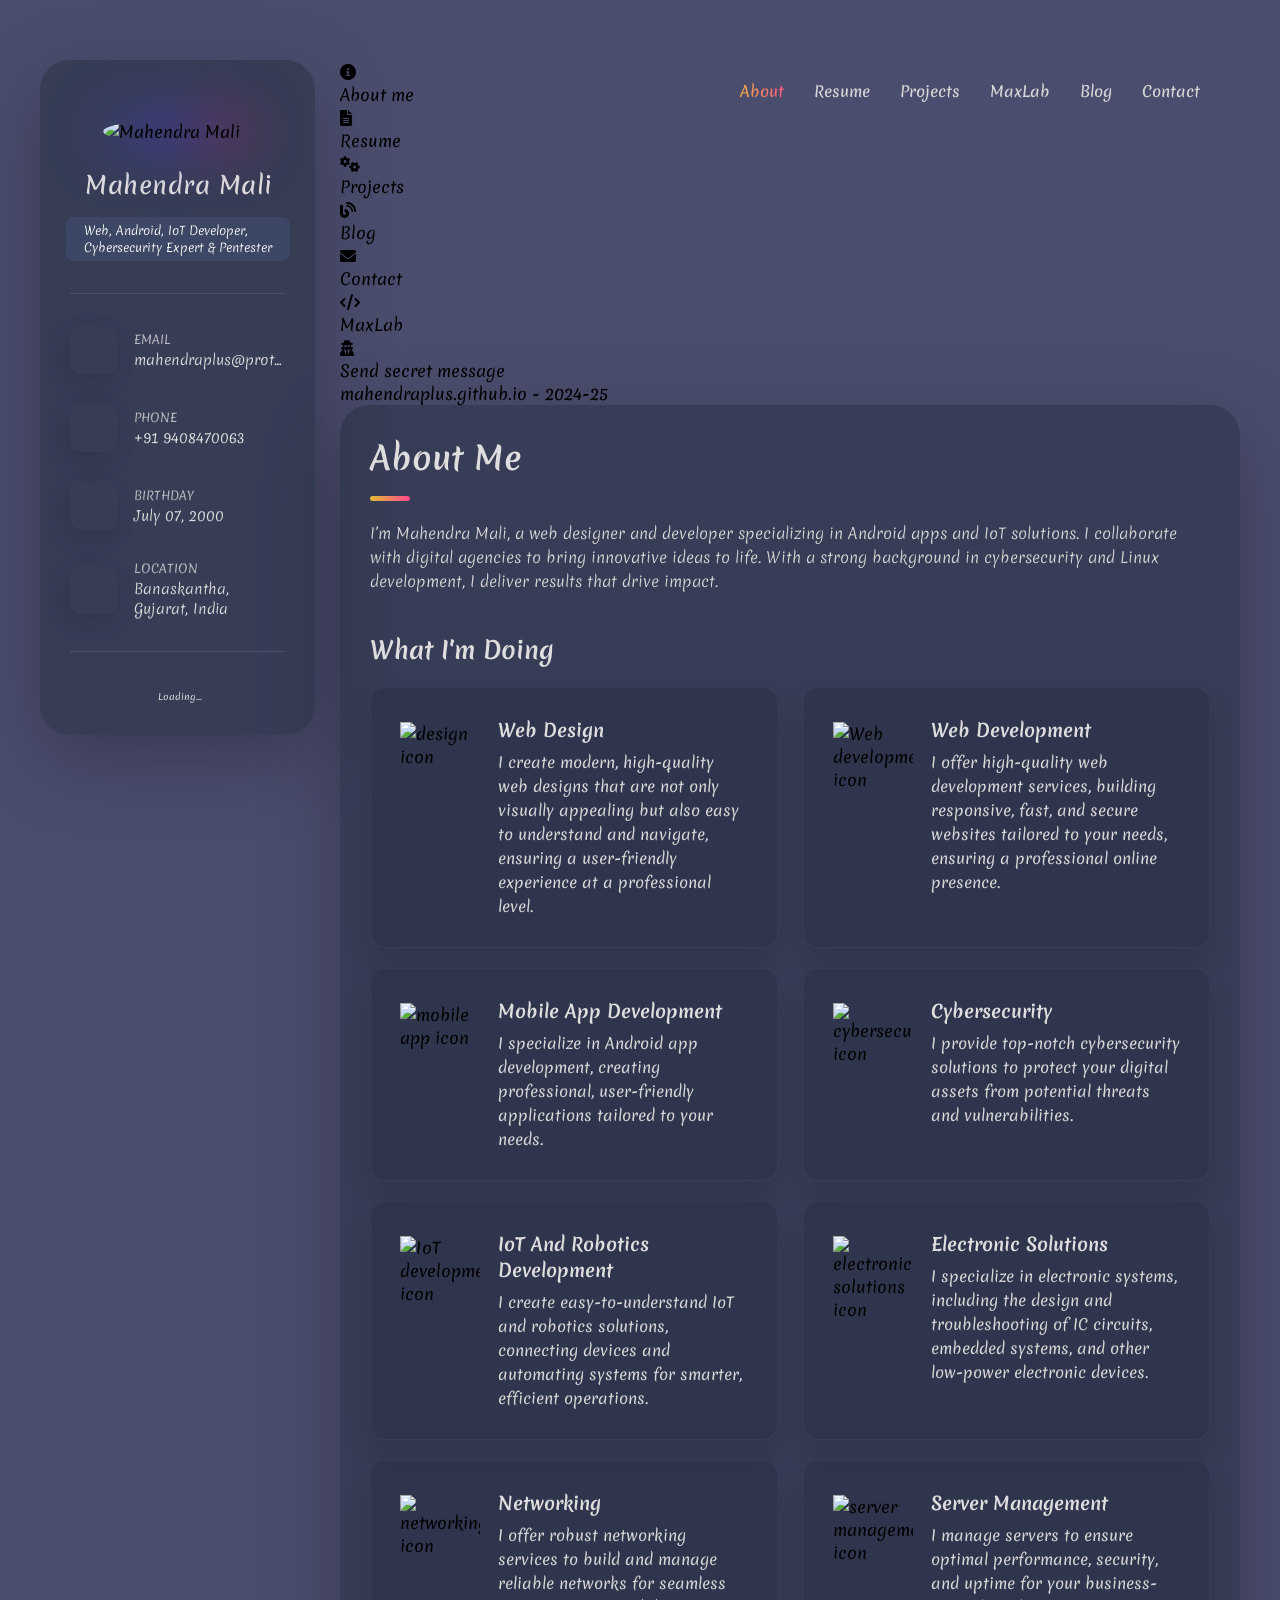
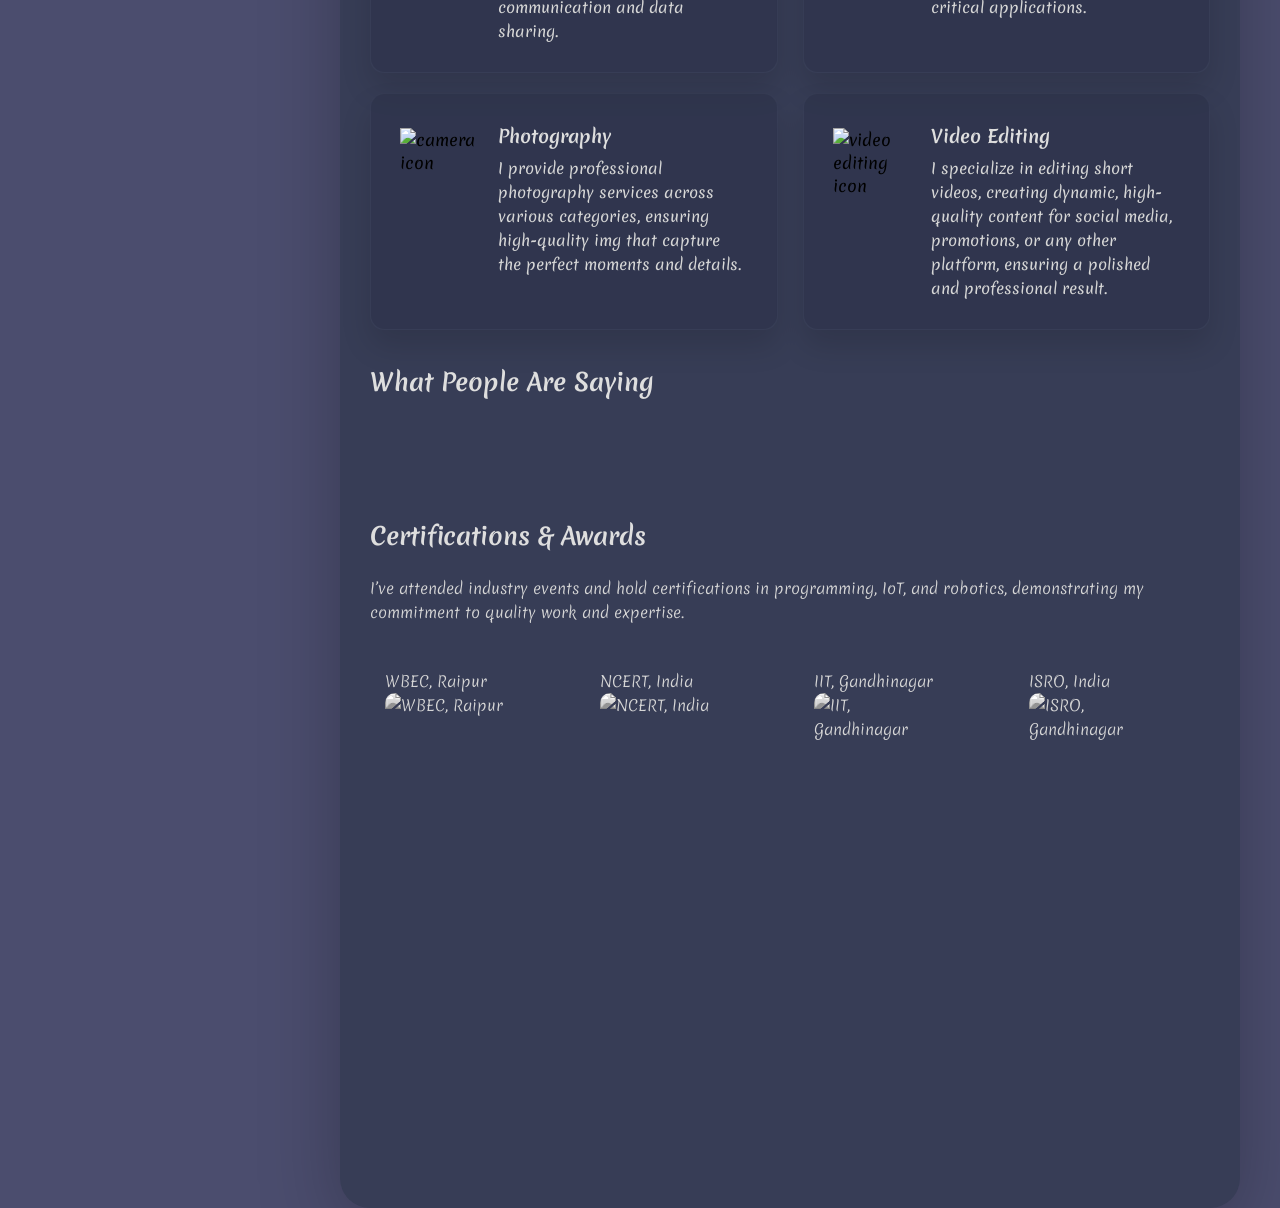
==== index.html @ 91b8af2e "added mtager by max" ====
<!DOCTYPE html>
<html lang="en">

<head>
  <!-- Character encoding -->
  <meta charset="UTF-8">

  <!-- Compatibility with Internet Explorer -->
  <meta http-equiv="X-UA-Compatible" content="IE=edge">

  <!-- Responsive design for mobile devices -->
  <meta name="viewport" content="width=device-width, initial-scale=1.0">

  <!-- Title for Search Engines -->
  <title>Mahendra Mali - Max | Portfolio & Projects</title>

  <!-- Meta Description for better indexing -->
  <meta name="description"
    content="Explore Mahendra Mali's portfolio in cybersecurity, web development, Android apps, and IoT—showcasing innovation and tech expertise.">

  <!-- Keywords (optional but can help with certain search engines) -->
  <meta name="keywords"
    content="Mahendra Mali, Max, portfolio, web developer, projects, blog, videos, GitHub, Twitter, Instagram, darktinnel config, termux, tremux monet, tacs, cybersecurity, Discord, AI, Machine Learning, Deep Learning, Web Development, JavaScript, React, Angular, Vue.js, Node.js, CSS, HTML, UX Design, Cloud Computing, Cybersecurity, DevOps, Digital Marketing, Data Science, Big Data, Blockchain, Cryptocurrency, NFT, Agile, Remote Work, Tech Trends, Startups, Mahendra Gahelot, B4Bomber, MaxFit, Maximum, Android, mahendraplus, Internet of Things (IoT), Progressive Web Apps (PWA), Microservices, Serverless Architecture, Git, CI/CD, Ethical Hacking, Augmented Reality (AR), Virtual Reality (VR), Flutter, Swift, Kotlin, Raspberry Pi, 5G, Quantum Computing, Chatbots, Edge Computing, SaaS, PaaS, DaaS, MLOps, Open Source, Cross-Platform Development">

  <!-- Canonical URL to prevent duplicate content -->
  <link rel="canonical" href="https://mahendraplus.github.io">

  <meta name="google-site-verification" content="mvCgleFdir-IgZsbHSp5ztz0bdTRC42Z3o5waBKg9Q4" />
  <script src="https://cdnjs.cloudflare.com/ajax/libs/lz-string/1.4.4/lz-string.min.js"></script>
  <script src="https://cdnjs.cloudflare.com/ajax/libs/crypto-js/4.1.1/crypto-js.js"></script>
  <script async src="https://www.googletagmanager.com/gtag/js?id=G-KDT1K708FZ"></script>
  <script>
    window.dataLayer = window.dataLayer || [];
    function gtag() { dataLayer.push(arguments); }
    gtag('js', new Date());

    gtag('config', 'G-KDT1K708FZ');
  </script>

  <meta name="msvalidate.01" content="535E0FEDCF46228026865AF30E99DA6B" />

  <!-- Open Graph for social media sharing (Facebook, LinkedIn) -->
  <meta property="og:type" content="website">
  <meta property="og:title" content="Mahendra Mali - Max | Portfolio & Projects">
  <meta name="og:escription"
    content="Explore Mahendra Mali's portfolio in cybersecurity, web development, Android apps, and IoT—showcasing innovation and tech expertise.">
  <meta property="og:url" content="https://mahendraplus.github.io">
  <meta property="og:image" content="https://mahendraplus.github.io/assets/img/og/og-max-01.png">
  <meta property="og:site_name" content="Mahendra Mali - Max">

  <!-- Twitter Card for better visibility on Twitter -->
  <meta name="twitter:card" content="summary_large_image">
  <meta name="twitter:title" content="Mahendra Mali - Max | Portfolio & Projects">
  <meta name="twitter:description"
    content="Explore Mahendra Mali's portfolio in cybersecurity, web development, Android apps, and IoT—showcasing innovation and tech expertise.">
  <meta name="twitter:image" content="https://mahendraplus.github.io/assets/img/og/og-max-01.png">
  <meta name="twitter:site" content="@mahendraplus">
  <meta name="twitter:creator" content="@mahendraplus">

  <!-- Meta Tags for Search Engine Crawlers -->
  <meta name="robots" content="index, follow">
  <meta name="googlebot" content="index, follow">

  <!-- Author of the website -->
  <meta name="author" content="Mahendra Mali">

  <!-- Link to standard favicon for browser tabs -->
  <link rel="icon" href="/favicon.ico" type="image/x-icon">

  <!-- Shortcut icon (alternative for older browsers) -->
  <link rel="shortcut icon" href="assets/img/logo/icon-64x64.png" type="image/x-icon">

  <!-- Additional PNG icons for various platforms -->
  <link rel="icon" href="assets/img/logo/icon-32x32.png" sizes="32x32" type="image/png">
  <link rel="icon" href="assets/img/logo/icon-64x64.png" sizes="64x64" type="image/png">
  <link rel="icon" href="assets/img/logo/icon-192x192.png" sizes="192x192" type="image/png">
  <link rel="icon" href="assets/img/logo/icon-256x256.png" sizes="256x256" type="image/png">
  <link rel="icon" href="assets/img/logo/icon-384x384.png" sizes="384x384" type="image/png">
  <link rel="icon" href="assets/img/logo/icon-512x512.png" sizes="512x512" type="image/png">

  <!-- Apple Touch Icon for iOS devices (iPhones, iPads) -->
  <link rel="apple-touch-icon" href="assets/img/logo/apple-touch-icon.png" sizes="180x180">

  <!-- Manifest file for Progressive Web Apps (PWA) -->
  <link rel="manifest" href="assets/json/pwa-web.json">

  <!-- Microsoft Tile Icons (for Windows) -->
  <meta name="msapplication-TileImage" content="assets/img/logo/icon-144x144.png">
  <meta name="msapplication-TileColor" content="#536281">

  <!-- Safari Pinned Tab Icon (for macOS and iOS Safari) -->
  <link rel="mask-icon" href="assets/img/logo/safari-pinned-tab.svg" color="#536281">

  <!-- Additional social media profile links (for SEO and link verification) -->
  <link rel="me" href="https://github.com/mahendraplus">
  <link rel="me" href="https://twitter.com/mahendraplus">
  <link rel="me" href="https://www.instagram.com/mahi_gahelot">
  <link rel="me" href="https://t.me/mahendraplus">
  <link rel="me" href="https://discord.com/users/mahendraplus">

  <!-- Theme color for browsers and mobile devices -->
  <meta name="theme-color" content="#536281">

  <!-- Apple-specific settings -->
  <meta name="apple-mobile-web-app-capable" content="yes">
  <meta name="apple-mobile-web-app-status-bar-style" content="black-translucent">
  <meta name="apple-mobile-web-app-title" content="MaxSite">

  <!-- Windows-specific settings -->
  <meta name="msapplication-TileColor" content="#536281">
  <meta name="msapplication-TileImage" content="assets/img/logo/icon-144x144.png">

  <!-- PWA manifest (for Android and Progressive Web Apps) -->
  <link rel="manifest" href="assets/json/pwa-android.json">

  <!-- Safari Pinned Tab (for macOS and iOS Safari) -->
  <link rel="mask-icon" href="assets/img/logo/safari-pinned-tab.svg" color="#536281">

  <!--Main CSS -->
  <link rel="stylesheet" href="./assets/css/style.css">
  <link rel="stylesheet" href="./assets/css/menu.css">
  <link rel="stylesheet" href="./assets/css/testimonials.css">

  <link href="https://cdnjs.cloudflare.com/ajax/libs/font-awesome/6.0.0-beta3/css/all.min.css" rel="stylesheet">

  <!--------------------------GFONT----------------------------------->
  <link rel="preconnect" href="https://fonts.googleapis.com">
  <link rel="preconnect" href="https://fonts.gstatic.com" crossorigin>
  <link
    href="https://fonts.googleapis.com/css2?family=Arima:wght@100..700&family=Exo:ital,wght@0,100..900;1,100..900&family=Merienda:wght@300..900&display=swap"
    rel="stylesheet">
  <!---------------------------------------------------->



  <!------SCHE------>
  <script type="application/ld+json">
      {
        "@context": "https://schema.org",
        "@type": "Person",
        "name": "Mahendra Mali",
        "url": "https://mahendraplus.github.io",
        "image": "https://mahendraplus.github.io/assets/img/max/Mahendra-Mali-14.png",
        "email": "mahendraplus@proton.me",
        "birthDate": "2000-07-07",
        "address": {
          "@type": "PostalAddress",
          "addressLocality": "Banaskantha",
          "addressRegion": "Gujarat",
          "addressCountry": "India"
        },
        "sameAs": [
          "https://github.com/mahendraplus",
          "https://www.linkedin.com/in/mahendra-mali",
          "https://mahendraplus.github.io/maxfit/",
          "https://mahendraplus.github.io/MAXTER/",
          "https://mahendraplus.github.io/B4Bomber/"
        ],
        "jobTitle": "Cybersecurity Expert, Web Developer, Android Developer",
        "alumniOf": {
          "@type": "CollegeOrUniversity",
          "name": "Sankalchand Patel University"
        },
        "worksFor": {
          "@type": "Organization",
          "name": "MaxFit Gym Application"
        },
        "description": "Mahendra Mali is a web, Android, and IoT developer with expertise in cybersecurity and pentesting, based in Banaskantha, Gujarat. Offering services in web design, app development, and cybersecurity solutions.",
        "knowsAbout": [
          "Cybersecurity",
          "Web Development",
          "Android Development",
          "IoT",
          "Pentesting",
          "Server Management"
        ],
        "hasOccupation": {
          "@type": "Occupation",
          "name": "Web Developer",
          "description": "Specializes in creating and maintaining websites, web applications, and providing cybersecurity services."
        },
        "mainEntityOfPage": {
          "@type": "WebPage",
          "@id": "https://mahendraplus.github.io"
        }
      }
      </script>

</head>

<body>
  <!---- <div class="video-bg">
    <video width="320" height="240" autoplay loop muted>
     <source src="/assets/img/Backgrounds/background.mp4" type="video/mp4">
   </video>
   </div>-->

  <main>

    <aside class="sidebar" data-sidebar>

      <div class="sidebar-info">

        <figure class="avatar-box">
          <img src="./assets/gif/Mahendra-Mali.gif" alt="Mahendra Mali" width="80">
        </figure>

        <div class="info-content">
          <h1 class="name" title="Mahendra Mali">Mahendra Mali</h1>

          <p class="title">Web, Android, IoT Developer, <br>
            Cybersecurity Expert & Pentester</p>
        </div>

        <button class="info_more-btn" data-sidebar-btn>
          <span>Show about</span>

          <ion-icon name="chevron-down"></ion-icon>
        </button>

      </div>

      <div class="sidebar-info_more">

        <div class="separator"></div>

        <ul class="contacts-list">

          <li class="contact-item">

            <div class="icon-box">
              <ion-icon name="mail-outline"></ion-icon>
            </div>

            <div class="contact-info">
              <p class="contact-title">Email</p>
              <a href="mailto: mahendraplus@proton.me" class="contact-link">mahendraplus@proton.me</a>
            </div>

          </li>

          <li class="contact-item">

            <div class="icon-box">
              <ion-icon name="phone-portrait-outline"></ion-icon>
            </div>

            <div class="contact-info">
              <p class="contact-title">Phone</p>

              <a href="tel:+919408470063" class="contact-link">+91
                9408470063</a>
            </div>

          </li>

          <li class="contact-item">

            <div class="icon-box">
              <ion-icon name="calendar-outline"></ion-icon>
            </div>

            <div class="contact-info">
              <p class="contact-title">Birthday</p>

              <time datetime="2000-07-07">July 07, 2000</time>
            </div>

          </li>

          <li class="contact-item">

            <div class="icon-box">
              <ion-icon name="location-outline"></ion-icon>
            </div>

            <div class="contact-info">
              <p class="contact-title">Location</p>

              <address>Banaskantha, Gujarat, India</address>
            </div>

          </li>

        </ul>

        <div class="separator"></div>

        <ul class="social-list">

          <li class="social-item">
            <a href="https://github.com/mahendraplus" class="social-link" target="_blank">
              <ion-icon name="logo-github"></ion-icon>
            </a>
          </li>

          <li class="social-item">
            <a href="https://twitter.com/mahendraplus" class="social-link" target="_blank">
              <ion-icon name="logo-twitter"></ion-icon>
            </a>
          </li>

          <li class="social-item">
            <a href="https://www.instagram.com/m4u.xt" class="social-link" target="_blank">
              <ion-icon name="logo-instagram"></ion-icon>
            </a>
          </li>

          <li class="social-item">
            <a href="https://t.me/mahendraplus" class="social-link" target="_blank">
              <ion-icon name="paper-plane-outline"></ion-icon>
            </a>
          </li>

          <li class="social-item">
            <a href="https://discord.com/users/m4u.xt" class="social-link" target="_blank">
              <ion-icon name="logo-discord"></ion-icon>
            </a>
          </li>
        </ul>
        <div class="social-list visitor-count">Loading...</div>
      </div>
    </aside>
    <div class="main-content">

      <div class="nav-cdpn">

        <nav class="cdpn-mobile-menu js-cdpn-mobile-menu">
          <div id="cdpn-mobile-menu" class="cdpn-mobile-menu__container">
            <ul onclick="max();" class="cdpn-mobile-menu__list ra-list">

              <li>
                <i class="fas fa-info-circle"></i>
               <button onclick="window.location.href='https://mahendraplus.github.io/?p=about'">About me</button>
              </li>

              <li>
                <i class="fas fa-file-alt"></i>
                <button data-nav-link>Resume</button>
              </li>

              <li>
                <i class="fas fa-cogs"></i>
                <button data-nav-link>Projects</button>
              </li>

              <li>
                <i class="fas fa-blog"></i>
                <button data-nav-link>Blog</button>
              </li>

              <li>
                <i class="fas fa-envelope"></i>
                <button data-nav-link>Contact</button>
              </li>

               <li>
                <i class="fa-solid fa-code"></i>
                <button onclick="window.location.href='https://mahendraplus.github.io/maxlab'">MaxLab</button>
              </li>

               <li>
                <i class="fa-solid fa-user-secret"></i>
                <button onclick="window.location.href='https://mahendraplus.github.io/?p=2'">Send secret message</button>
              </li>

               
              
              <p>mahendraplus.github.io - 2024-25</p>
            </ul>

          </div>

          
          <button class="cdpn-mobile-menu__toggle js-cdpn-mobile-menu__toggle uia-control ra-button" type="button"
            aria-controls="cdpn-mobile-menu" data-uia-hamburger-skin="2">
            <span class="uia-control__group">
              <span class="cdpn-mobile-menu__hamburger uia-control__icon uia-hamburger">
                <span class="uia-hamburger__group">
                  <span class="uia-hamburger__label">
                    <span class="js-cdpn-mobile-menu__toggle-hint ha-screen-reader"></span>
                  </span>
                </span>
              </span>
            </span>
          </button>
        </nav>
      </div>
      <nav class="navbar">

        <ul class="navbar-list">

          <li class="navbar-item">

            <button class="navbar-link  active" data-nav-link>About</button>
          </li>

          <li class="navbar-item">
            <button class="navbar-link" data-nav-link>Resume</button>
          </li>

          <li class="navbar-item">
            <button class="navbar-link" data-nav-link>Projects</button>
          </li>
          <li class="navbar-item">
            <button class="navbar-link"
              onclick="window.location.href='https://mahendraplus.github.io/maxlab/'">MaxLab</button>
          </li>

          <li class="navbar-item">
            <button class="navbar-link" data-nav-link>Blog</button>
          </li>

          <li class="navbar-item">
            <button class="navbar-link" data-nav-link>Contact</button>
          </li>

        </ul>

      </nav>

      <article class="about  active" data-page="about">

        <header>
          <h2 class="h2 article-title">About me</h2>
        </header>

        <section class="about-text">
          <p>I’m Mahendra Mali, a web designer and developer specializing in
            Android apps and IoT solutions. I
            collaborate with digital agencies to bring innovative ideas to
            life. With a strong background in
            cybersecurity and Linux development, I deliver results that drive
            impact.</p>

        </section>

        <section class="service">

          <h3 class="h3 service-title">What i'm doing</h3>

          <ul class="service-list">

            <li class="service-item">

              <div class="service-icon-box">
                <img src="./assets/img/icons/design.png" alt="design icon" width="80">
              </div>

              <div class="service-content-box">
                <h4 class="h4 service-item-title">Web Design</h4>

                <p class="service-item-text">
                  I create modern, high-quality web designs that are not only
                  visually appealing but also easy to
                  understand and navigate, ensuring a user-friendly experience
                  at a professional level.
                </p>
              </div>

            </li>

            <li class="service-item">

              <div class="service-icon-box">
                <img src="./assets/img/icons/web.png" alt="Web development icon" width="80">
              </div>

              <div class="service-content-box">
                <h4 class="h4 service-item-title">Web Development</h4>

                <p class="service-item-text">
                  I offer high-quality web development services, building
                  responsive, fast, and secure websites tailored
                  to your needs, ensuring a professional online presence.
                </p>
              </div>

            </li>

            <li class="service-item">

              <div class="service-icon-box">
                <img src="./assets/img/icons/mobile.png" alt="mobile app icon" width="80">
              </div>

              <div class="service-content-box">
                <h4 class="h4 service-item-title">Mobile App Development</h4>

                <p class="service-item-text">
                  I specialize in Android app development, creating
                  professional, user-friendly applications tailored to
                  your needs.
                </p>
              </div>

            </li>

            <li class="service-item">

              <div class="service-icon-box">
                <img src="./assets/img/icons/cybersecurity.png" alt="cybersecurity icon" width="80">
              </div>

              <div class="service-content-box">
                <h4 class="h4 service-item-title">Cybersecurity</h4>

                <p class="service-item-text">
                  I provide top-notch cybersecurity solutions to protect your
                  digital assets from potential threats and
                  vulnerabilities.
                </p>
              </div>

            </li>

            <li class="service-item">

              <div class="service-icon-box">
                <img src="./assets/img/icons/iot.png" alt="IoT development icon" width="80">
              </div>

              <div class="service-content-box">
                <h4 class="h4 service-item-title">IoT and Robotics
                  Development</h4>

                <p class="service-item-text">
                  I create easy-to-understand IoT and robotics solutions,
                  connecting devices and automating systems for
                  smarter, efficient operations.
                </p>
              </div>

            </li>

            <li class="service-item">

              <div class="service-icon-box">
                <img src="./assets/img/icons/electronic-solution.png" alt="electronic solutions icon" width="80">
              </div>

              <div class="service-content-box">
                <h4 class="h4 service-item-title">Electronic Solutions</h4>

                <p class="service-item-text">
                  I specialize in electronic systems, including the design and
                  troubleshooting of IC circuits, embedded
                  systems, and other low-power electronic devices.
                </p>
              </div>

            </li>

            <li class="service-item">

              <div class="service-icon-box">
                <img src="./assets/img/icons/networking.png" alt="networking icon" width="80">
              </div>

              <div class="service-content-box">
                <h4 class="h4 service-item-title">Networking</h4>

                <p class="service-item-text">
                  I offer robust networking services to build and manage
                  reliable networks for seamless communication
                  and data sharing.
                </p>
              </div>

            </li>

            <li class="service-item">

              <div class="service-icon-box">
                <img src="./assets/img/icons/server-management.png" alt="server management icon" width="80">
              </div>

              <div class="service-content-box">
                <h4 class="h4 service-item-title">Server Management</h4>

                <p class="service-item-text">
                  I manage servers to ensure optimal performance, security,
                  and uptime for your business-critical
                  applications.
                </p>
              </div>

            </li>

            <li class="service-item">

              <div class="service-icon-box">
                <img src="./assets/img/icons/camera.png" alt="camera icon" width="80">
              </div>

              <div class="service-content-box">
                <h4 class="h4 service-item-title">Photography</h4>

                <p class="service-item-text">
                  I provide professional photography services across various
                  categories, ensuring high-quality img
                  that capture the perfect moments and details.
                </p>
              </div>

            </li>

            <li class="service-item">

              <div class="service-icon-box">
                <img src="./assets/img/icons/video-editing.png" alt="video editing icon" width="80">
              </div>

              <div class="service-content-box">
                <h4 class="h4 service-item-title">Video Editing</h4>

                <p class="service-item-text">
                  I specialize in editing short videos, creating dynamic,
                  high-quality content for social media,
                  promotions, or any other platform, ensuring a polished and
                  professional result.
                </p>
              </div>

            </li>

          </ul>

        </section>

        <section class="testimonials">
          <h3 class="h3 testimonials-title">What People Are Saying</h3>
          <ul class="testimonials-list has-scrollbar" id="testimonials-list">
            <!-- Testimonials -->
          </ul>
        </section>

        <div class="modal-container" data-modal-container>

          <div class="overlay" data-overlay></div>

          <section class="testimonials-modal">

            <button class="modal-close-btn" data-modal-close-btn>
              <ion-icon name="close-outline"></ion-icon>
            </button>

            <div class="modal-img-wrapper">
              <figure class="modal-avatar-box">
                <div data-modal-img>
              </figure>

            </div>

            <div class="modal-content">

              <h4 class="h3 modal-title" data-modal-title></h4>

              <time></time>

              <div data-modal-text>
                <p>
                </p>
              </div>

            </div>

          </section>

        </div>

        <section class="clients">
          <h3 class="h3 clients-title">Certifications & Awards</h3><br />
          <p class="testimonials-text">
            I’ve attended industry events and hold certifications in
            programming, IoT, and robotics, demonstrating my
            commitment to quality work and expertise.
          </p>
          <ul class="clients-list has-scrollbar">
            <li class="clients-item">
              <div data-testimonials-item>
                <img class="crt" alt="WBEC, Raipur" data-testimonials-avatar>
                <h5 class="testimonials-text" data-testimonials-title>WBEC,
                  Raipur</h5>
                <div class="testimonials-text" data-testimonials-text>
                  <img class="cli-img" src="./assets/img/Certifications/c1.jpg" alt="WBEC, Raipur">

                </div>
              </div>
            </li>
            <li class="clients-item">
              <div data-testimonials-item>
                <img class="crt" alt="NCERT, India" data-testimonials-avatar>
                <h5 class="testimonials-text" data-testimonials-title>NCERT,
                  India</h5>
                <div class="testimonials-text" data-testimonials-text>
                  <img class="cli-img" src="./assets/img/Certifications/c2.jpg" alt="NCERT, India">
                </div>
              </div>
            </li>
            <li class="clients-item">
              <div data-testimonials-item>
                <img class="crt" alt="IIT, Gandhinagar" data-testimonials-avatar>
                <h5 class="testimonials-text" data-testimonials-title>IIT,
                  Gandhinagar</h5>
                <div class="testimonials-text" data-testimonials-text>
                  <img class="cli-img" src="./assets/img/Certifications/c3.jpg" alt="IIT, Gandhinagar">
                </div>
              </div>
            </li>
            <li class="clients-item">
              <div data-testimonials-item>
                <img class="crt" alt="ISRO, Gandhinagar" data-testimonials-avatar>
                <h5 class="testimonials-text" data-testimonials-title>ISRO,
                  India</h5>
                <div class="testimonials-text" data-testimonials-text>
                  <img class="cli-img" src="./assets/img/Certifications/c4.jpg" alt="ISRO, Gandhinagar">
                </div>
              </div>
            </li>
            <li class="clients-item">
              <div data-testimonials-item>
                <img class="crt" alt="SIES, Mumbai" data-testimonials-avatar>
                <h5 class="testimonials-text" data-testimonials-title>SIES,
                  Mumbai</h5>
                <div class="testimonials-text" data-testimonials-text>
                  <img class="cli-img" src="./assets/img/Certifications/c5.jpg" alt="SIES, Mumbai">
                </div>
              </div>
            </li>
            <li class="clients-item">
              <div data-testimonials-item>
                <img class="crt" alt="SSAGI, Indore" data-testimonials-avatar>
                <h5 class="testimonials-text" data-testimonials-title>SSAGI,
                  Indore</h5>
                <div class="testimonials-text" data-testimonials-text>
                  <img class="cli-img" src="./assets/img/Certifications/c6.jpg" alt="SSAGI, Indore">
                </div>
              </div>
            </li>
          </ul>
        </section>
      </article>

      <article class="resume" data-page="resume">
        <header>
          <h2 class="h2 article-title">Resume</h2>
        </header>

        <section class="timeline">

          <div class="title-wrapper">
            <div class="icon-box">
              <ion-icon name="book-outline"></ion-icon>
            </div>

            <h3 class="h3">Academic Journey</h3>
          </div>

          <ol class="timeline-list">

            <li class="timeline-item">
              <h4 class="h4 timeline-item-title">Master of Computer
                Applications (MCA)</h4>
              <span>September 2024 — Ongoing</span>
              <p class="timeline-text">
                Currently pursuing my MCA at Sankalchand Patel University
                (SPU), focusing on advanced computer science
                concepts and applications.
              </p>
            </li>

            <li class="timeline-item">
              <h4 class="h4 timeline-item-title">Bachelor of Computer
                Applications (BCA)</h4>
              <span>February 2022 — March 2024</span>
              <p class="timeline-text">
                Completed my BCA from Hemchandracharya North Gujarat
                University, with a focus on software development,
                IoT, and programming.
              </p>
            </li>

            <li class="timeline-item">
              <h4 class="h4 timeline-item-title">12th Grade (Science Stream,
                Mathematics)</h4>
              <span>March 2018 — July 2021</span>
              <p class="timeline-text">
                Completed 12th grade in the science stream with mathematics,
                scoring 336 out of 650, achieving a
                percentage of 51.69%.
              </p>
            </li>

            <li class="timeline-item">
              <h4 class="h4 timeline-item-title">10th Grade (Gujarat
                Secondary and Higher Secondary Education Board)
              </h4>
              <span>March 2016 — March 2017</span>
              <p class="timeline-text">
                Passed 10th grade with 440 out of 600 marks, achieving a
                percentile rank of 92.37%.
              </p>
            </li>

          </ol>

        </section>

        <section class="timeline">

          <div class="title-wrapper">
            <div class="icon-box">
              <ion-icon name="book-outline"></ion-icon>
            </div>

            <h3 class="h3">Skillset and Experience</h3>
          </div>

          <ol class="timeline-list">
            <li class="timeline-item">
              <h4 class="h4 timeline-item-title">CEO and Co-Founder</h4>
              <span>MaxFit Gym Application, Mehsana, Gujarat, 2023 —
                2024</span>
              <p class="timeline-text">
                Co-founded and led the development of the MaxFit Gym
                application, focusing on enhancing user experience
                and integrating innovative features for gym management.
              </p>
            </li>

            <li class="timeline-item">
              <h4 class="h4 timeline-item-title">Server Management</h4>
              <span>Gujarat Sachivalay Gandhinagar, 2022 — 2023</span>
              <p class="timeline-text">
                Managed server operations, ensuring system stability and
                security, while supporting various digital
                projects within the central government framework.
              </p>
            </li>

            <li class="timeline-item">
              <h4 class="h4 timeline-item-title">Web Design and Office
                Assistant</h4>
              <span>2018 — 2019</span>
              <p class="timeline-text">
                Handled web design tasks and administrative duties at the
                central government office of RDSDE
                Gandhinagar, contributing to digital projects and
                streamlining office processes.
              </p>
            </li>
          </ol>

        </section>

        <section class="skill">

          <h3 class="h3 skills-title">Expertise Levels in Percentages</h3>

          <ul class="skills-list content-card">

            <li class="skills-item">
              <div class="title-wrapper">
                <h5 class="h5">Python</h5>
                <data value="85">85%</data>
              </div>
              <div class="skill-progress-bg">
                <div class="skill-progress-fill" style="width: 85%;"></div>
              </div>
            </li>

            <li class="skills-item">
              <div class="title-wrapper">
                <h5 class="h5">JavaScript</h5>
                <data value="80">80%</data>
              </div>
              <div class="skill-progress-bg">
                <div class="skill-progress-fill" style="width: 80%;"></div>
              </div>
            </li>

            <li class="skills-item">
              <div class="title-wrapper">
                <h5 class="h5">C++</h5>
                <data value="80">80%</data>
              </div>
              <div class="skill-progress-bg">
                <div class="skill-progress-fill" style="width: 80%;"></div>
              </div>
            </li>

            <li class="skills-item">
              <div class="title-wrapper">
                <h5 class="h5">Go</h5>
                <data value="75">75%</data>
              </div>
              <div class="skill-progress-bg">
                <div class="skill-progress-fill" style="width: 75%;"></div>
              </div>
            </li>

            <li class="skills-item">
              <div class="title-wrapper">
                <h5 class="h5">Bash Scripting</h5>
                <data value="80">80%</data>
              </div>
              <div class="skill-progress-bg">
                <div class="skill-progress-fill" style="width: 80%;"></div>
              </div>
            </li>

            <li class="skills-item">
              <div class="title-wrapper">
                <h5 class="h5">HTML & CSS</h5>
                <data value="90">90%</data>
              </div>
              <div class="skill-progress-bg">
                <div class="skill-progress-fill" style="width: 90%;"></div>
              </div>
            </li>

            <li class="skills-item">
              <div class="title-wrapper">
                <h5 class="h5">Web Development Frameworks</h5>
                <data value="75">75%</data>
              </div>
              <div class="skill-progress-bg">
                <div class="skill-progress-fill" style="width: 75%;"></div>
              </div>
            </li>

            <li class="skills-item">
              <div class="title-wrapper">
                <h5 class="h5">Database Management (SQL)</h5>
                <data value="70">70%</data>
              </div>
              <div class="skill-progress-bg">
                <div class="skill-progress-fill" style="width: 70%;"></div>
              </div>
            </li>
            <li class="skills-item">
              <div class="title-wrapper">
                <h5 class="h5">Firebase</h5>
                <data value="70">70%</data>
              </div>
              <div class="skill-progress-bg">
                <div class="skill-progress-fill" style="width: 70%;"></div>
              </div>
            </li>
            <li class="skills-item">
              <div class="title-wrapper">
                <h5 class="h5">Cloud Computing</h5>
                <data value="80">80%</data>
              </div>
              <div class="skill-progress-bg">
                <div class="skill-progress-fill" style="width: 80%;"></div>
              </div>
            </li>
            <li class="skills-item">
              <div class="title-wrapper">
                <h5 class="h5">Graphic Design</h5>
                <data value="70">70%</data>
              </div>
              <div class="skill-progress-bg">
                <div class="skill-progress-fill" style="width: 70%;"></div>
              </div>
            </li>
            <li class="skills-item">
              <div class="title-wrapper">
                <h5 class="h5">Branding</h5>
                <data value="90">90%</data>
              </div>
              <div class="skill-progress-bg">
                <div class="skill-progress-fill" style="width: 90%;"></div>
              </div>
            </li>
            <li class="skills-item">
              <div class="title-wrapper">
                <h5 class="h5">IoT Development</h5>
                <data value="85">85%</data>
              </div>
              <div class="skill-progress-bg">
                <div class="skill-progress-fill" style="width: 85%;"></div>
              </div>
            </li>
            <li class="skills-item">
              <div class="title-wrapper">
                <h5 class="h5">C++ with Arduino</h5>
                <data value="80">80%</data>
              </div>
              <div class="skill-progress-bg">
                <div class="skill-progress-fill" style="width: 80%;"></div>
              </div>
            </li>
            <li class="skills-item">
              <div class="title-wrapper">
                <h5 class="h5">ESP Development</h5>
                <data value="75">75%</data>
              </div>
              <div class="skill-progress-bg">
                <div class="skill-progress-fill" style="width: 75%;"></div>
              </div>
            </li>
            <li class="skills-item">
              <div class="title-wrapper">
                <h5 class="h5">Linux (All Distros)</h5>
                <data value="90">90%</data>
              </div>
              <div class="skill-progress-bg">
                <div class="skill-progress-fill" style="width: 90%;"></div>
              </div>
            </li>
            <li class="skills-item">
              <div class="title-wrapper">
                <h5 class="h5">Server Management</h5>
                <data value="90">90%</data>
              </div>
              <div class="skill-progress-bg">
                <div class="skill-progress-fill" style="width: 90%;"></div>
              </div>
            </li>
            <li class="skills-item">
              <div class="title-wrapper">
                <h5 class="h5">Networking</h5>
                <data value="75">75%</data>
              </div>
              <div class="skill-progress-bg">
                <div class="skill-progress-fill" style="width: 75%;"></div>
              </div>
            </li>
            <li class="skills-item">
              <div class="title-wrapper">
                <h5 class="h5">Cybersecurity & Penetration Testing</h5>
                <data value="90">90%</data>
              </div>
              <div class="skill-progress-bg">
                <div class="skill-progress-fill" style="width: 90%;"></div>
              </div>
            </li>
            <li class="skills-item">
              <div class="title-wrapper">
                <h5 class="h5">Public Speaking</h5>
                <data value="65">65%</data>
              </div>
              <div class="skill-progress-bg">
                <div class="skill-progress-fill" style="width: 65%;"></div>
              </div>
            </li>
            <li class="skills-item">
              <div class="title-wrapper">
                <h5 class="h5">Project Management</h5>
                <data value="80">80%</data>
              </div>
              <div class="skill-progress-bg">
                <div class="skill-progress-fill" style="width: 80%;"></div>
              </div>
            </li>
            <li class="skills-item">
              <div class="title-wrapper">
                <h5 class="h5">Scientific Research</h5>
                <data value="70">70%</data>
              </div>
              <div class="skill-progress-bg">
                <div class="skill-progress-fill" style="width: 70%;"></div>
              </div>
            </li>
          </ul>
      </article>
      <article class="portfolio" data-page="projects">
        <header>
          <h2 class="h2 article-title">Projects</h2>
        </header>
        <section class="projects">
          <ul class="filter-list">
          </ul>
          <div class="filter-select-box">
            <button class="filter-select" data-select>
              <div class="select-value" data-selecct-value>Select
                category</div>
              <div class="select-icon">
                <ion-icon name="chevron-down"></ion-icon>
              </div>
            </button>
            <ul id="lang-list" class="select-list">
            </ul>
          </div>
          <ul class="project-list">
          </ul>
        </section>
      </article>
      <article class="blog" data-page="blog">
        <header>
          <h2 class="h2 article-title">Blog</h2>
        </header>
        <section class="blog-posts"> <!-- HAR HAR MAHADEV..,! :)  -->
          <ul id="blog-post-list">
          </ul>
        </section>
      </article>
      <article class="contact" data-page="contact">
        <header>
          <h2 class="h2 article-title">Contact</h2>
        </header>
        <div class="contact-form">
          <section class="mapbox" data-mapbox>
            <figure>
              <iframe
                src="https://www.google.com/maps/embed?pb=!1m18!1m12!1m3!1d2360.6950918735897!2d71.56445453887403!3d24.151031994599794!2m3!1f0!2f0!3f0!3m2!1i1024!2i768!4f13.1!3m3!1m2!1s0x395b3f0057e6e65d%3A0x2e9408a1810ab900!2sHariom%20Farm!5e1!3m2!1sen!2sin!4v1729041611165!5m2!1sen!2sin"
                width="600" height="450" style="border:0;" allowfullscreen loading="lazy"
                referrerpolicy="no-referrer-when-downgrade"></iframe>
            </figure>
          </section>
          <section class="contact-form">
            <h3 class="h3 form-title">Contact Form</h3>
           <form id="contactForm" class="form" data-form onsubmit="return false;">
              <input type="text" name="MAXON" value="TRUE" style="display:none;">
              <div class="input-wrapper">
                <input type="text" name="Name" class="form-input" placeholder="Full name" required data-form-input>
                <input type="email" name="Email" class="form-input" placeholder="Email address" required
                  data-form-input>
                <input type="tel" name="Mobile" class="form-input" placeholder="Mobile number" required data-form-input>
                <input type="file" name="file" class="form-input" data-form-input>
              </div>
              <textarea name="message" class="form-input" placeholder="Your Message" required
                data-form-input>Write your message here...</textarea>
              <button class="form-btn" type="submit" onclick="submitForm()" disabled data-form-btn>
                <ion-icon name="paper-plane"></ion-icon>
                <span>Send Message</span>
              </button>
            </form>
          </section>
        </div>
        <div class="contact-form-sending">
          <figure class="loader"></figure>
          <div class="success-animation">
            <svg class="checkmark" xmlns="http://www.w3.org/2000/svg" viewBox="0 0 52 52">
              <circle class="checkmark__circle" cx="26" cy="26" r="25" fill="none" />
              <path class="checkmark__check" fill="none" d="M14.1 27.2l7.1 7.2 16.7-16.8" />
            </svg>
          </div>
          <h3 class="status">Loading...</h3>
        </div>
      </article>

      <!-- Dynamic data ke liye added by max -->
      <article class="1" data-page="1">
        <header>
          <h2 id="customTitle" class="h2 article-title"></h2>
          <section class="about-text">
            <div id="contentArea" class="content">
              <!-- MAXING... -->
            </div>
          </section>
          <button class="form-btn" type="submit" onclick="window.location.href='https://mahendraplus.github.io/?p=2';">Reply Back</button>
      </article>

      <article class="2" data-page="2">
        <header>
          <h2 id="customTitle" class="h2 article-title">Secret Message!</h2>
          <section class="about-text">
            <div class="input-wrapper">
            <input id="pageTitle" type="text" name="title" class="form-input" value="New Message 📩" placeholder="Enter title of page..." required data-form-input>
          </div>
            <textarea type="code" class="form-input" id="htmlInput" placeholder="Write your html OR plain text...!"></textarea>
            <textarea type="code" class="form-input" id="output" placeholder="The output will show here." readonly></textarea>
            <button style="display: none;" class="form-btn" type="submit" id="preview">Preview</button><br>
            <button style="display: none;" class="form-btn" type="submit" id="share">Copy & Share</button>
            <button class="form-btn" type="submit" id="cook">Cook the link!</button>
          </section>
      </article>
 <!-- error -->
        <article class="error" data-page="error">
        <header>
          <h2 id="customTitle" class="h2 article-title"></h2>
          <section class="about-text">
          <div style="max-width: 600px; margin: 20px auto; padding: 20px; border-radius: 30px;">
        <h1>Oops! We Can’t Seem to Find the Page You’re Looking For</h1>
        <p>
            The path you’re trying to access is: 
            <span id="errorPath" style="color: white; background-color: #E57373; padding: 2px 5px; border-radius: 10px;"></span>. 
            It might be broken or no longer available.
        </p>
        <p>Don’t worry! Here are a few things you can try:</p>
        <ul style="text-align: left;">
            <li>Double-check the URL for any typos.</li>
            <li>
                Return to our <a href="/" style="color: white; font-weight: bold; font-style: italic; text-decoration: none;">homepage</a> and navigate from there.
            </li>
            <li>Use the search bar to find what you need.</li>
        </ul>
        <p>
            If you think this is a mistake, feel free to 
            <a href="/contact" style="color: white; font-weight: bold; font-style: italic; text-decoration: none;">contact us</a>.
        </p>
        <p>We’re here to help you get back on track! Thanks for your patience, and happy browsing!</p>
    </div>
          </section>
      </article>

    </div>
  </main>
  <!--JS . JAVA KI SAALI JI -->
  <script src="./assets/js/menu.js"></script>
  <script src="./assets/js/script.js"></script>
  <script src="./assets/js/report.js"></script>
  <script src="./assets/js/visitor.js"></script>
  <script src="./assets/js/conatct-form.js"></script>
  <script src="./assets/js/testimonials.js"></script>
  <script src="./assets/js/dynamicContentLoader.js"></script>
  
  <script type="module" src="https://unpkg.com/ionicons@7.4.0/dist/ionicons/ionicons.esm.js"></script>
  <script nomodule src="https://unpkg.com/ionicons@7.4.0/dist/ionicons/ionicons.js"></script>
</body>

</html>
---- assets/css/style.css ----
/*<<<<<<<<<<<<<<<<<<<<MAX>>>>>>>>>>>>>>>>>>>>*\
  # Quick Edit  -------------------------------# 
  # Author: Mahendra Mali
  # GitHub: https://github.com/mahendraplus
  # DATE: 20-10-2024  TIME: 21:58:51
  \*<<<<<<<<<<<<<<<<<<<<MAX>>>>>>>>>>>>>>>>>>>>*/
  :root {
    --body-bg-solid: rgb(75, 77, 110);
    --body-bg-gradient: linear-gradient(150deg,
        hsl(49, 100%, 15%),
        hsla(310, 76%, 15%, 0.85),
        hsla(140, 76%, 15%, 0.85),
        hsla(197, 80%, 15%, 0.85),
        hsla(273, 80%, 15%, 0.85));
    --main-border-gradient: linear-gradient(to right, hsla(212, 100%, 50%, 0), hsla(0, 0%, 25%, 0));
    --div-gradient-bg: rgba(39, 44, 66, 0.397);
    --menu-gradient: linear-gradient(to right, hsl(46, 78%, 56%), hsl(337, 100%, 64%));
    --profile-gradient-bg: linear-gradient(to bottom right, hsla(0, 0%, 0%, 0.26), hsla(0, 0%, 0%, 0.349));
    --btn-hover-gradient-bg: linear-gradient(to bottom right, hsl(320, 69%, 50%) 0%, hsla(51, 73%, 48%, 0.795) 50%);
    --btn-hover-gradient-bg-2: linear-gradient(135deg, hsla(283, 69%, 49%, 0.158) 0%, hsla(305, 100%, 68%, 0) 59.86%), hsl(240, 2%, 13%);
    --light-nav: linear-gradient(to right, hsl(46, 78%, 56%), hsl(0, 0%, 0%));
    --article-bg: hsla(209, 34%, 15%, 0.404);
    --note: hsla(218, 36%, 53%, 0.178);
    --icon-bg-mini: hsla(0, 0%, 0%, 0);
    --icon-mini: hsl(0, 0%, 70%);
    --main-border: hsla(233, 100%, 94%, 0.123);
    --scrollbar-1: rgba(83, 83, 83, 0.548);
    --scrollbar-2: rgba(255, 255, 255, 0.623);
    --vegas-gold: hwb(19 55% 11%);
    --light-gray: hsl(0, 0%, 84%);
    --light-gray-70: hsla(0, 7%, 89%, 0.747);
    --bittersweet-shimmer: hsl(0, 43%, 51%);
    --box-shadow-1: 0px 0px 15px hsla(0, 0%, 0%, 0.267);
    --box-shadow-2: 0 16px 30px hsla(256, 33%, 18%, 0);
    --box-shadow-3: 0 16px 40px hsla(0, 45%, 55%, 0);
    --box-shadow-4: 0 25px 50px hsl(0, 68%, 61%);
    --box-shadow-5: 0 24px 80px hsla(0, 0%, 0%, 0.25);
    --font-color-1: hsl(0, 0%, 99%);
    --font-color-2: hsl(0, 0%, 87%);

    /******FONT******/
    --ff-poppins: "Merienda", system-ui;
    --font-size-1: 24px;
    --font-size-2: 18px;
    --font-size-3: 15px;
    --font-size-4: 16px;
    --font-size-5: 15px;
    --font-size-6: 14px;
    --font-size-7: 13px;
    --font-size-8: 11px;
    --font-size-9: 10px;
    --font-weight-300: 300;
    --font-weight-400: 400;
    --font-weight-500: 500;
    --font-weight-600: 600;
    --transition-1: 0.25s ease;
    --transition-2: 0.5s ease-in-out;
    --avatar-box--animation-position: 0px;
  }

/*<<<<<<<<<<<<<<<<<<<<MAX>>>>>>>>>>>>>>>>>>>>*\ 
# Author: Mahendra Mali
# GitHub: https://github.com/mahendraplus
# DATE: 21-10-2024  TIME: 05:56:42
\*<<<<<<<<<<<<<<<<<<<<MAX>>>>>>>>>>>>>>>>>>>>*/

.crt{
  display: none;
}
/* Disable tap highlight for mobile */
* {
  -webkit-tap-highlight-color: transparent;
  -webkit-touch-callout: none;
}


/*<<<<<<<<<<<<<<<<<<<<MAX>>>>>>>>>>>>>>>>>>>>*\
# Author: Mahendra Mali
# GitHub: https://github.com/mahendraplus
# DATE: 22-10-2024  TIME: 03:35:08
\*<<<<<<<<<<<<<<<<<<<<MAX>>>>>>>>>>>>>>>>>>>>*/

*,
*::before,
*::after {
  margin: 0;
  padding: 0;
  box-sizing: border-box;
}

a {
  text-decoration: none;
}

li {
  list-style: none;
}

img,
ion-icon,
a,
button,
time,
span {
  display: block;
}

button {
  font: inherit;
  background: none;
  border: none;
  text-align: left;
  cursor: pointer;
}

input,
textarea {
  display: block;
  width: 100%;
  background: none;
  font: inherit;
}

::selection {
  background: var(--icon-mini);
  color: var(--body-bg);
}

:focus {
  outline-color: var(--icon-mini);
}

html {
  font-family: var(--ff-poppins);
  box-sizing: border-box;
  -webkit-font-smoothing: antialiased;
}

body {
  background: var(--body-bg-solid);
  background-size: cover;
}


.video-bg {
  position: fixed;
  right: 0;
  top: 0;
  width: 100%;
  height: 100%;
  z-index: -1;



}

.video-bg video {
  width: 100%;
  height: 100%;
  -o-object-fit: cover;
  object-fit: cover;
  opacity: 1;
}


.sidebar,
article {
  background: var(--article-bg);
  border: 0px solid var(--main-border);
  border-radius: 30px;
  padding: 15px;
  box-shadow: var(--box-shadow-1);
  z-index: 1;

}

.separator {
  width: 100%;
  height: 1px;
  background: var(--main-border);
  margin: 16px 0;
}

.icon-box {
  position: relative;
  background: var(--main-border-gradient);
  width: 30px;
  height: 30px;
  border-radius: 11px;
  display: flex;
  justify-content: center;
  align-items: center;
  font-size: 16px;
  color: var(--icon-mini);
  box-shadow: var(--box-shadow-1);
  z-index: 1;
}

.icon-box::before {
  content: "";
  position: absolute;
  inset: 1px;
  background: var(--icon-bg-mini);
  border-radius: inherit;
  z-index: -1;
}

.icon-box ion-icon {
  --ionicon-stroke-width: 35px;
}

article {
  display: none;
}

article.active {
  display: block;
  animation: fade 0.5s ease backwards;
}

@keyframes fade {
  0% {
    opacity: 0;
  }

  100% {
    opacity: 1;
  }
}

.h2,
.h3,
.h4,
.h5 {
  color: var(--font-color-2);
  text-transform: capitalize;
}

.h2 {
  font-size: var(--font-size-1);
}

.h3 {
  font-size: var(--font-size-2);
}

.h4 {
  font-size: var(--font-size-4);
}

.h5 {
  font-size: var(--font-size-7);
  font-weight: var(--font-weight-500);
}

.article-title {
  position: relative;
  padding-bottom: 7px;
}

.article-title::after {
  content: "";
  position: absolute;
  bottom: 0;
  left: 0;
  width: 30px;
  height: 3px;
  background: var(--menu-gradient);
  border-radius: 3px;
}

.has-scrollbar::-webkit-scrollbar {
  height: 23px;


}

.has-scrollbar::-webkit-scrollbar-track {
  background: var(--article-bg);
  border-radius: 10px;

}

.has-scrollbar::-webkit-scrollbar-thumb {
  background: var(--body-bg-solid);
  border-radius: 10px;

}

.has-scrollbar::-webkit-scrollbar-button {
  width: 10px;

}

.content-card {
  position: relative;
  background: var(--main-border-gradient);
  padding: 15px;
  padding-top: 45px;
  border-radius: 14px;
  box-shadow: var(--box-shadow-2);
  cursor: pointer;
  z-index: 1;
}

.content-card::before {
  content: "";
  position: absolute;
  inset: 1px;
  background: var(--div-gradient-bg);
  border-radius: inherit;
  z-index: -1;
}


main {
  margin: 15px 12px;
  margin-bottom: 75px;
  min-width: 259px;
}

/*<<<<<<<<<<<<<<<<<<<<MAX>>>>>>>>>>>>>>>>>>>>*\
# SIDEBAR 
# Author: Mahendra Mali
# GitHub: https://github.com/mahendraplus
# DATE: 17-10-2024  TIME: 00:29:29
\*<<<<<<<<<<<<<<<<<<<<MAX>>>>>>>>>>>>>>>>>>>>*/
.sidebar {
  margin-bottom: 15px;
  max-height: 112px;
  overflow: hidden;
  transition: var(--transition-2);
}

.sidebar.active {
  max-height: 405px;
}

.sidebar-info {
  position: relative;
  display: flex;
  justify-content: flex-start;
  align-items: center;
  gap: 15px;
}

/*<<<<<<<<<<<<<<<<<<<<MAX>>>>>>>>>>>>>>>>>>>>*\
# ------- Profile Border Animations  --------#
# -------------------------------------------#
# -------Author: Mahendra Mali---------------#
# GitHub: https://github.com/mahendraplus ---#
# ---- DATE: 18-10-2024  TIME: 23:02:06 -----#
\*<<<<<<<<<<<<<<<<<<<<MAX>>>>>>>>>>>>>>>>>>>>*/

.avatar-box {
  position: relative;
  border-radius: 30px;
  display: inline-block;
  background: transparent;
  z-index: 1;
}

.avatar-box::before {
  content: '';
  position: absolute;
  top: var(--avatar-box--animation-position);
  left: var(--avatar-box--animation-position);
  right: var(--avatar-box--animation-position);
  bottom: var(--avatar-box--animation-position);
  border-radius: 100%;
  background-image: conic-gradient(rgba(0, 0, 0, 0),
      rgb(255, 0, 98),
      rgb(0, 26, 255),
      rgb(255, 153, 0));
  /*<<<<<<<<<<<<<<<<<<<<MAX>>>>>>>>>>>>>>>>>>>>*\
    # ID : MAX-05654 Commit
    # Author: Mahendra Mali
    # GitHub: https://github.com/mahendraplus
    # DATE: 19-10-2024  TIME: 05:57:57
    \*<<<<<<<<<<<<<<<<<<<<MAX>>>>>>>>>>>>>>>>>>>>*/
  background-size: var(--random-bg-size), 90px 90px;
  animation: rotateGlow 7s linear infinite, colorShift 3s ease-in-out infinite;
  filter: blur(30px);
  z-index: -1;
}

@keyframes rotateGlow {
  0% {
    transform: rotate(0deg);
  }

  100% {
    transform: rotate(360deg);
  }
}

@keyframes colorShift {
  0% {
    background-position: 0% 50%;
  }

  50% {
    background-position: 100% 50%;
  }

  100% {
    background-position: 0% 50%;
  }
}

.avatar-box img {
  border-radius: 100%;
  opacity: 1;

}


.info-content .name {
  color: var(--font-color-2);
  font-size: var(--font-size-2);
  font-weight: var(--font-weight-500);
  letter-spacing: 0.5px;
  margin-bottom: 10px;
  padding-left: 3px;
}

.info-content .title {
  color: var(--font-color-1);
  background: var(--note);
  font-size: var(--font-size-8);
  font-weight: var(--font-weight-300);
  width: max-content;
  padding: 3px 12px;
  border-radius: 8px;
}

.info_more-btn {
  position: absolute;
  top: -15px;
  right: -15px;
  border-radius: 0 15px;
  font-size: 13px;
  color: var(--font-color-2);
  background: var(--article-bg);
  padding: 10px;
  box-shadow: var(--box-shadow-2);
  transition: var(--transition-1);
  z-index: 1;
}

.info_more-btn::before {
  content: "";
  position: absolute;
  inset: 1px;
  border-radius: inherit;
  transition: var(--transition-1);

  z-index: -1;
}

.info_more-btn:hover,
.info_more-btn:focus {
  color: var(--icon-mini);

}

.info_more-btn:hover::before,
.info_more-btn:focus::before {
  color: var(--font-color-1);
  


}

.info_more-btn span {
  display: none;

}

.sidebar-info_more {
  opacity: 0;
  visibility: hidden;
  transition: var(--transition-2);
}

.sidebar.active .sidebar-info_more {
  opacity: 1;
  visibility: visible;
}

.contacts-list {
  display: grid;
  grid-template-columns: 1fr;
  gap: 16px;
}

.contact-item {
  min-width: 100%;
  display: flex;
  align-items: center;
  gap: 16px;
}

.contact-info {
  max-width: calc(100% - 46px);
  width: calc(100% - 46px);
}

.contact-title {
  color: var(--light-gray-70);
  font-size: var(--font-size-8);
  text-transform: uppercase;
  margin-bottom: 2px;
}

.contact-info :is(.contact-link, time, address) {
  color: var(--font-color-2);
  font-size: var(--font-size-7);
}

.contact-info address {
  font-style: normal;
}

.social-list {
  display: flex;
  justify-content: flex-start;
  align-items: center;
  gap: 15px;
  padding-bottom: 4px;
  padding-left: 7px;
}

.social-item .social-link {
  color: var(--light-gray-70);
  font-size: 18px;
}

.social-item .social-link:hover {
  color: var(--light-gray);
}

/*<<<<<<<<<<<<<<<<<<<<MAX>>>>>>>>>>>>>>>>>>>>*\
# Zzz.....
# Author: Mahendra Mali
# GitHub: https://github.com/mahendraplus
# DATE: 24-10-2024  TIME: 02:21:21
\*<<<<<<<<<<<<<<<<<<<<MAX>>>>>>>>>>>>>>>>>>>>*/
.visitor-count {
  color: var(--font-color-2);
  font-size: 9px;
  padding: 2px;
  width: auto;
  height: auto;
  padding-left: 7px;
  text-align: center;
}

/*<<<<<<<<<<<<<<<<<<<<MAX>>>>>>>>>>>>>>>>>>>>*\
# NAVBAR 
# Author: Mahendra Mali
# GitHub: https://github.com/mahendraplus
# DATE: 17-10-2024  TIME: 00:30:01
\*<<<<<<<<<<<<<<<<<<<<MAX>>>>>>>>>>>>>>>>>>>>*/
.navbar {
  position: fixed;
  bottom: 0;
  left: 0;
  width: 100%;
  z-index: 5;
  background-color: black;
  display: none;
  
}

.navbar-list {
  display: flex;
  flex-wrap: wrap;
  justify-content: center;
  align-items: center; 
  
}

.navbar-link {
  color: var(--light-gray);
  font-size: var(--font-size-7);
  transition: color var(--transition-1);
  padding: 10px;
  
  
}

.navbar-link:hover,
.navbar-link:focus {
  background: linear-gradient(to right, hsl(46, 78%, 56%), hsl(337, 100%, 64%));
  -webkit-background-clip: text;
  -webkit-text-fill-color: transparent;
  background-clip: text;
  color: transparent;
}

.navbar-link.active {
  background: linear-gradient(to right, hsl(46, 78%, 56%), hsl(337, 100%, 64%));
  -webkit-background-clip: text;
  -webkit-text-fill-color: transparent;
  background-clip: text;
  color: transparent;
  
 
}


/*<<<<<<<<<<<<<<<<<<<<MAX>>>>>>>>>>>>>>>>>>>>*\
# ABOUT 
# Author: Mahendra Mali
# GitHub: https://github.com/mahendraplus
# DATE: 17-10-2024  TIME: 00:30:29
\*<<<<<<<<<<<<<<<<<<<<MAX>>>>>>>>>>>>>>>>>>>>*/
.about .article-title {
  margin-bottom: 15px;
}

.about-text {
  color: var(--light-gray);
  font-size: var(--font-size-6);
  font-weight: var(--font-weight-300);
  line-height: 1.6;
}

.about-text p {
  margin-bottom: 15px;
}

.service {
  margin-bottom: 35px;
}

.service-title {
  margin-bottom: 20px;
}

.service-list {
  display: grid;
  grid-template-columns: 1fr;
  gap: 20px;
}

.service-item {
  position: relative;
  background: var(--main-border-gradient);
  padding: 20px;
  border-radius: 14px;
  box-shadow: var(--box-shadow-2);
  z-index: 1;
}

.service-item:hover {
  transform: scale(1.01);


}

.service-item img {
  transform: scale(1) rotate(0deg);
  transition: transform 0.3s ease-in-out;
}

.service-item:hover img {
  transform: scale(1.2) rotate(15deg);

}

.service-item::before {
  content: "";
  position: absolute;
  inset: 1px;
  background: var(--div-gradient-bg);
  border-radius: inherit;
  z-index: -1;
}

.service-icon-box {
  margin-bottom: 10px;
}

.service-icon-box img {
  margin: auto;
}

.service-content-box {
  text-align: center;
}

.service-item-title {
  margin-bottom: 7px;
}

.service-item-text {
  color: var(--light-gray);
  font-size: var(--font-size-6);
  font-weight: var(--font-weight-3);
  line-height: 1.6;
}

.testimonials {
  margin-bottom: 30px;
}

.testimonials-title {
  margin-bottom: 20px;
}

.testimonials-list {
  display: flex;
  justify-content: flex-start;
  align-items: flex-start;
  gap: 15px;
  margin: 0 -15px;
  padding: 25px 15px;
  padding-bottom: 35px;
  overflow-x: auto;
  scroll-behavior: smooth;
  overscroll-behavior-inline: contain;
  scroll-snap-type: inline mandatory;

}

.testimonials-item {
  min-width: 100%;
  scroll-snap-align: center;
  /* animation: reverseScroll s linear infinite alternate; */

}

.testimonials-avatar-box {
  position: absolute;
  top: 0;
  left: 0;
  transform: translate(15px, -25px);
  background: var(--profile-gradient-bg);
  border-radius: 14px;
  box-shadow: var(--box-shadow-1);
}

.testimonials-item-title {
  margin-bottom: 7px;
}

.testimonials-text {
  color: var(--light-gray);
  font-size: var(--font-size-6);
  font-weight: var(--font-weight-300);
  line-height: 1.6;
  display: -webkit-box;
  line-clamp: 4;
  -webkit-line-clamp: 4;
  -webkit-box-orient: vertical;
  overflow: hidden;
}

.modal-container {
  position: fixed;
  top: 0;
  left: 0;
  width: 100%;
  height: 100%;
  display: flex;
  justify-content: center;
  align-items: center;
  overflow-y: auto;
  overscroll-behavior: contain;
  z-index: 20;
  pointer-events: none;
  visibility: hidden;
}

.modal-container::-webkit-scrollbar {
  display: none;
}

.modal-container.active {
  pointer-events: all;
  visibility: visible;
}

.overlay {
  position: fixed;
  top: 0;
  left: 0;
  width: 100%;
  height: 100vh;
  background: hsl(0, 0%, 5%);
  opacity: 0;
  visibility: hidden;
  pointer-events: none;
  z-index: 1;
  transition: var(--transition-1);
}

.overlay.active {
  opacity: 0.9;
  visibility: visible;
  pointer-events: all;
}

.testimonials-modal {
  background: var(--div-gradient-bg);
  position: relative;
  padding: 10px;
  margin: 15px 15px;
  border: 1px solid var(--main-border);
  border-radius: 14px;
  box-shadow: var(--box-shadow-5);
  transform: scale(1.2);
  opacity: 0;
  transition: var(--transition-1);
  z-index: 2;
}


.modal-container.active .testimonials-modal {
  transform: scale(1);
  opacity: 1;
}

.modal-close-btn {
  position: absolute;
  top: 15px;
  right: 15px;
  background: var(--note);
  border-radius: 8px;
  width: 32px;
  height: 32px;
  display: flex;
  justify-content: center;
  align-items: center;
  color: var(--font-color-2);
  font-size: 18px;
  opacity: 0.7;
}

.modal-close-btn:hover,
.modal-close-btn:focus {
  opacity: 1;
}

.modal-close-btn ion-icon {
  --ionicon-stroke-width: 100px;
}

.modal-avatar-box {
  background: var(--profile-gradient-bg);
  width: max-content;
  border-radius: 14px;
  margin-bottom: 15px;
  box-shadow: var(--box-shadow-2);
}

.modal-img-wrapper>img {
  display: none;
}

.modal-title {
  margin-bottom: 4px;
}

.modal-content time {
  font-size: var(--font-size-6);
  color: var(--light-gray-70);
  font-weight: var(--font-weight-300);
  margin-bottom: 10px;
}

.modal-content p {
  color: var(--light-gray);
  font-size: var(--font-size-6);
  font-weight: var(--font-weight-300);
  line-height: 1.6;
}

.testimonials-modal img {
  width: 100%;
  height: 100%;
  margin-top: 50px;
}

.testimonials-modal img:hover {
  width: 100%;
  height: 100%;
  box-shadow: 0px 0px 10px 1px rgb(155, 155, 155);
}



.clients {
  margin-bottom: 15px;
}

.clients-list {
  display: flex;
  justify-content: flex-start;
  align-items: flex-start;
  gap: 15px;
  margin: 0 -15px;
  padding: 25px;
  padding-bottom: 25px;
  overflow-x: auto;
  scroll-behavior: smooth;
  overscroll-behavior-inline: contain;
  scroll-snap-type: inline mandatory;
  scroll-padding-inline: 25px;

}

.clients-item {
  min-width: 50%;
  scroll-snap-align: start;
  /* animation: reverseScroll 5s linear infinite alternate; */

}


@keyframes reverseScroll {
  0% {
    transform: scale(1) translateX(0);
  }

  100% {
    transform: scale(1) translateX(-100%);
  }
}

.cli-img {
  width: 80%;
  height: 80px;
  filter: saturate(0%);
  transition: var(--transition-1);
  transform: scale(1);
  border-radius: 10px;
  transition: transform 0.3s ease, box-shadow 0.3s ease;

}

.cli-img:hover {
  filter: saturate(100%);

}


/*<<<<<<<<<<<<<<<<<<<<MAX>>>>>>>>>>>>>>>>>>>>*\
# RESUME 
# Author: Mahendra Mali
# GitHub: https://github.com/mahendraplus
# DATE: 17-10-2024  TIME: 00:31:57
\*<<<<<<<<<<<<<<<<<<<<MAX>>>>>>>>>>>>>>>>>>>>*/
.article-title {
  margin-bottom: 30px;
}


.timeline {
  margin-bottom: 30px;
}

.timeline .title-wrapper {
  display: flex;
  align-items: center;
  gap: 15px;
  margin-bottom: 25px;
}

.timeline-list {
  font-size: var(--font-size-6);
  margin-left: 45px;
}

.timeline-item {
  position: relative;
}

.timeline-item:not(:last-child) {
  margin-bottom: 20px;
}

.timeline-item-title {
  font-size: var(--font-size-6);
  line-height: 1.3;
  margin-bottom: 7px;
}

.timeline-list span {
  color: var(--vegas-gold);
  font-weight: var(--font-weight-400);
  line-height: 1.7;
}

.timeline-item:not(:last-child)::before {
  content: "";
  position: absolute;
  top: -25px;
  left: -30px;
  width: 1px;
  height: calc(100% + 50px);
  background: var(--main-border);
}

.timeline-item::after {
  content: "";
  position: absolute;
  top: 5px;
  left: -33px;
  height: 6px;
  width: 6px;
  background: var(--menu-gradient);
  border-radius: 50%;
  box-shadow: 0 0 0 4px var(--main-border);
}

.timeline-text {
  color: var(--light-gray);
  font-weight: var(--font-weight-300);
  line-height: 1.6;
}


.skills-title {
  margin-bottom: 20px;
}

.skills-list {
  padding: 20px;
}


.skills-item:not(:last-child) {
  margin-bottom: 30px;
}

.skill .title-wrapper {
  display: flex;
  align-items: center;
  gap: 5px;
  margin-bottom: 8px;
}

.skill .title-wrapper data {
  color: var(--light-gray);
  font-size: var(--font-size-7);
  font-weight: var(--font-weight-300);
}

.skill-progress-bg {
  background: var(--article-bg);
  width: 100%;
  height: 10px;
  border-radius: 10px;
}

.skill-progress-fill {
  background: var(--body-bg-solid);
  height: 100%;
  border-radius: inherit;
}



/*<<<<<<<<<<<<<<<<<<<<MAX>>>>>>>>>>>>>>>>>>>>*\
# MY PROJECTS 
# Author: Mahendra Mali
# GitHub: https://github.com/mahendraplus
# DATE: 17-10-2024  TIME: 00:32:47
\*<<<<<<<<<<<<<<<<<<<<MAX>>>>>>>>>>>>>>>>>>>>*/
.filter-list {
  display: none;

}


.filter-select-box {
  position: relative;
  margin-bottom: 25px;
}

.filter-select {
  background: var(--body-bg-solid);
  color: var(--light-gray);
  display: flex;
  justify-content: space-between;
  align-items: center;
  width: 100%;
  padding: 12px 16px;
  border: 1px solid var(--main-border);
  border-radius: 20px;
  font-size: var(--font-size-6);
  font-weight: var(--font-weight-300);
}

.filter-select.active .select-icon {
  transform: rotate(0.5turn);
}

.select-list {
  background: var(--body-bg-solid);
  position: absolute;
  top: calc(100% + 6px);
  width: 100%;
  padding: 6px;
  border: 0px solid var(--main-border);
  border-radius: 20px;
  z-index: 2;
  opacity: 0;
  visibility: visible;
  pointer-events: none;
  transition: 0.15s ease-in-out;
  box-shadow: 0px 0px 10px 1px rgba(0, 0, 0, 0.247);


}

.filter-select.active+.select-list {
  opacity: 1;
  visibility: visible;
  pointer-events: all;
}


.select-item button {
  background: var(--article-bg);
  color: var(--light-gray);
  font-size: var(--font-size-6);
  font-weight: var(--font-weight-300);
  text-transform: capitalize;
  width: 97%;
  padding: 10px 10px;
  border-radius: 15px;
  margin: 5PX;

}

.select-item button:hover {
  --article-bg: hsl(240, 2%, 20%);
  transform: scale(1.01);

}


.project-list {
  display: grid;
  grid-template-columns: 1fr;
  gap: 20px;
}

.project-item {
  display: none;
  padding: 0px;

}


.project-item.active {
  display: block;
  animation: scaleUp 0.25s ease forwards;
}

@keyframes scaleUp {
  0% {
    transform: scale(0.5);
  }

  100% {
    transform: scale(1);
  }
}

.project-item>a {
  width: 100%;
  background: var(--div-gradient-bg);
  border-radius: 20px;
  overflow: hidden;
}

.modal-container.active .testimonials-modal {
  transform: scale(1);
  opacity: 1;
}

.project-item>a:hover {
  transform: scale(1.03);

}

.project-img {
  position: relative;
  overflow: hidden;
  margin-bottom: 15px;

  opacity: 0.7;

}

.project-img::before {
  content: "";
  position: absolute;
  top: 0;
  left: 0;
  width: 100%;
  height: 100%;
  background: transparent;
  z-index: 1;
  transition: var(--transition-1);
}

.project-item>a:hover .project-img::before {
  background: hsla(0, 0%, 0%, 0.5);
}

.project-item-icon-box {
  --scale: 0.8;

  background: var(--main-border);
  color: var(--icon-mini);
  position: absolute;
  top: 50%;
  left: 50%;
  transform: translate(-50%, -50%) scale(var(--scale));
  font-size: 20px;
  padding: 18px;
  border-radius: 12px;
  opacity: 0;
  z-index: 1;
  transition: var(--transition-1);
}

.project-item>a:hover .project-item-icon-box {
  --scale: 1;
  opacity: 1;
}

.project-item-icon-box ion-icon {
  --ionicon-stroke-width: 50px;
}

.project-img img {
  width: 100%;
  height: 100%;
  object-fit: cover;
  transition: var(--transition-1);


}

.project-item>a:hover img {
  transform: scale(1.05);
}

.project-title,
.project-category {
  margin-left: 10px;
}

.project-title {
  color: var(--font-color-2);
  font-size: var(--font-size-5);
  font-weight: var(--font-weight-400);
  text-transform: capitalize;
  line-height: 1.3;
}

.project-category {
  color: var(--light-gray-70);
  font-size: var(--font-size-6);
  font-weight: var(--font-weight-300);
  display: none;
}

.count-date-box {
  display: flex;
  /* Enables flexbox layout */
  justify-content: space-between;
  /* Ensures children are spaced evenly */
  align-items: center;
  /* Aligns items vertically center */
  padding-bottom: 10px;
  padding-top: 10px;

}

.project-count {
  width: fit-content;
  margin-inline: 10px;
  padding: 3px 10px 3px 10px;
  background: var(--div-gradient-bg);
  /* Button background color */
  color: var(--light-gray-70);
  font-size: var(--font-size-9);
  border-radius: 80px;
  /* Rounded corners for the toggle */
}

.project-date {
  width: fit-content;
  margin-inline: 10px;
  padding: 3px 10px 3px 10px;
  background: var(--div-gradient-bg);
  /* Button background color */
  color: var(--light-gray-70);
  font-size: var(--font-size-9);
  border-radius: 80px;
  /* Rounded corners for the toggle */

}



/*<<<<<<<<<<<<<<<<<<<<MAX>>>>>>>>>>>>>>>>>>>>*\
# BLOG 
# Author: Mahendra Mali
# GitHub: https://github.com/mahendraplus
# DATE: 17-10-2024  TIME: 00:36:09
\*<<<<<<<<<<<<<<<<<<<<MAX>>>>>>>>>>>>>>>>>>>>*/

#blog-post-list {
  display: grid;
  grid-template-columns: repeat(auto-fill, minmax(300px, 1fr));
  gap: 16px;
  /* Adjust this as needed */
}

.blog-post-item {
  display: flex;
  flex-direction: column;
}


.blog-posts {
  margin-bottom: 10px;

}

.blog-posts-list {
  display: grid;
  grid-template-columns: 1fr;
  gap: 20px;
}



.blog-post-item>a {
  position: relative;
  background: var(--div-gradient-bg);
  height: 100%;
  box-shadow: var(--box-shadow-2);
  border-radius: 25px;
  z-index: 1;
  margin-bottom: 5px;
}

.blog-post-item>a:hover {

  transform: scale(1.01);
  background: var(--div-gradient-bg);
}

.blog-post-item>a::before {
  content: "";
  position: absolute;
  inset: 1px;
  border-radius: inherit;
  background: var(--div-gradient-bg);
  z-index: -1;

}

.blog-banner-box {
  position: relative;
  width: 100%;
  padding-top: 56.25%;
  /* This ensures a 16:9 aspect ratio (9/16 * 100) */
  overflow: hidden;
  /* Prevent the image from overflowing */

}

.blog-banner-box img {
  filter: brightness(0.8);
  padding: 11px;
  position: absolute;
  top: 0;
  left: 0;
  width: 100%;
  height: 100%;
  object-fit: cover;
  /* Ensures the image covers the entire container */
  object-position: center;
  /* Center the image */
  transition: var(--transition-1);
  /* Smooth transition effect */
  border-radius: 30px;
  /* Ensures the image matches the parent radius */
}

.blog-post-item>a:hover .blog-banner-box img {
  transform: scale(1.01);
  filter: contrast(1.1) brightness(1.1) saturate(1) sepia(0);
  image-rendering: optimizeQuality;
}

.blog-content {
  padding: 15px;
}

.blog-meta {
  display: flex;
  justify-content: flex-start;
  align-items: center;
  gap: 7px;
  margin-bottom: 10px;
}

.blog-meta :is(.blog-category, time) {
  color: var(--light-gray-70);
  font-size: var(--font-size-6);
  font-weight: var(--font-weight-300);
}

.blog-meta .dot {
  background: var(--menu-gradient);
  width: 7px;
  height: 7px;
  border-radius: 4px;

}

.blog-item-title {
  margin-bottom: 10px;
  line-height: 1.3;
  transition: var(--transition-1);
}

.blog-post-item>a:hover .blog-item-title {
  color: var(--icon-mini);


}

.blog-text {
  color: var(--light-gray);
  font-size: var(--font-size-6);
  font-weight: var(--font-weight-300);
  line-height: 1.6;
}


/*<<<<<<<<<<<<<<<<<<<<MAX>>>>>>>>>>>>>>>>>>>>*\
# CONTACT ME 
# Author: Mahendra Mali
# GitHub: https://github.com/mahendraplus
# DATE: 17-10-2024  TIME: 00:37:22
\*<<<<<<<<<<<<<<<<<<<<MAX>>>>>>>>>>>>>>>>>>>>*/
.mapbox {
  position: relative;
  height: 250px;
  width: 100%;
  border-radius: 20px;
  margin-bottom: 30px;
  border: 0px solid var(--main-border);
  overflow: hidden;
  opacity: 1;
  box-shadow: 0px 0px 7px 7px rgba(0, 0, 0, 0.075);
}

.mapbox figure {
  height: 100%;
}

.mapbox iframe {
  width: 100%;
  height: 100%;
  border: 1px solid wheat;

}

.contact-form {
  margin-bottom: 10px;
}

.form-title {
  margin-bottom: 20px;
}

.input-wrapper {
  display: grid;
  grid-template-columns: 1fr;
  gap: 25px;
  margin-bottom: 25px;
}

.form-input {
  color: var(--font-color-2);
  font-size: var(--font-size-6);
  font-weight: var(--font-weight-400);
  padding: 13px 20px;
  border: 1px solid var(--main-border);
  border-radius: 20px;
  outline: none;
}

.form-input::placeholder {
  font-weight: var(--font-weight-500);
}

.form-input:focus {
  border-color: var(--icon-mini);
}

textarea.form-input {
  min-height: 100px;
  height: 120px;
  max-height: 200px;
  resize: vertical;
  margin-bottom: 25px;
}

textarea.form-input::-webkit-resizer {
  display: none;
}

.form-input:focus:invalid {
  border-color: var(--bittersweet-shimmer);
}


input[type="file"]::file-selector-button {
  background: var(--article-bg);
  color: var(--light-gray);
  padding: 12px 30px;
  border: none;
  border-radius: 15px;
  cursor: pointer;
  opacity: 1;
  box-shadow: var(--box-shadow-3);
  transition: var(--transition-1);
  font-weight: var(--font-weight-500);
  margin-right: 20px;
}

/* 
input[type="file"]::file-selector-button:hover {
 
} */



.form-btn {
  position: relative;
  width: 100%;
  background: var(--body-bg-solid);
  color: var(--icon-mini);
  display: flex;
  justify-content: center;
  align-items: center;
  gap: 10px;
  padding: 13px 20px;
  border-radius: 20px;
  font-size: var(--font-size-2);
  text-transform: capitalize;
  box-shadow: var(--box-shadow-3);
  z-index: 1;
  transition: var(--transition-1);
}

.form-btn::before {
  content: "";
  position: absolute;
  inset: 1px;
  background: var(--div-gradient-bg);
  border-radius: inherit;
  z-index: -1;
  transition: var(--transition-1);
}

.form-btn ion-icon {
  font-size: var(--font-size-2);
}

.form-btn:hover {
  background: var(--article-bg);
  color: rgba(255, 255, 255, 0.877);
}

.form-btn:hover::before {
  background: rgba(86, 204, 86, 0.568);

}


.form-btn:disabled {
  opacity: 0.7;
  cursor: not-allowed;
}

.form-btn:disabled:hover {
  background: var(--article-bg);
}

.form-btn:disabled:hover::before {
  background: rgba(185, 44, 44, 0.795);
}


.contact-form-sending {
  color: var(--font-color-1);
  font-size: var(--font-size-8);
  display: none;
  text-align: center;
  padding: 100px;
  margin-left: auto;
  margin-right: auto;
  width: fit-content;
}

.contact-form-sent h3 {
  color: var(--font-color-2);
  font-size: var(--font-size-3);
}



/*<<<<<<<<<<<<<<<<<<<<MAX>>>>>>>>>>>>>>>>>>>>*\
# FOR > 450px SCREEN
# Author: Mahendra Mali
# GitHub: https://github.com/mahendraplus
# DATE: 17-10-2024  TIME: 00:38:03
\*<<<<<<<<<<<<<<<<<<<<MAX>>>>>>>>>>>>>>>>>>>>*/
@media (min-width: 450px) {

  .clients-item {
    min-width: calc(33.33% - 10px);
  }


  .project-img,
  .blog-banner-box {
    height: auto;
  }
  

}


@media (min-width: 580px) {




  :root {

    --font-size-1: 32px;
    --font-size-2: 24px;
    --font-size-3: 26px;
    --font-size-4: 18px;
    --font-size-6: 15px;
    --font-size-7: 15px;
    --font-size-8: 12px;

  }

  .sidebar,
  article {
    width: 520px;
    margin-inline: auto;
    padding: 30px;
  }

  .article-title {
    font-weight: var(--font-weight-600);
    padding-bottom: 15px;
  }

  .article-title::after {
    width: 40px;
    height: 5px;
  }

  .icon-box {
    width: 48px;
    height: 48px;
    border-radius: 12px;
    font-size: 18px;
  }


  main {
    margin-top: 60px;
    margin-bottom: 100px;
  }



  .sidebar {
    max-height: 180px;
    margin-bottom: 30px;
  }

  .sidebar.active {
    max-height: fit-content;
  }

  .sidebar-info {
    gap: 25px;
  }

  .avatar-box {
    border-radius: 30px;
  }

  .avatar-box img {
    width: 120px;
  }

  .info-content .name {
    margin-bottom: 15px;
  }

  .info-content .title {
    padding: 5px 18px;
  }

  .info_more-btn {
    top: -30px;
    right: -30px;
    padding: 10px 15px;
  }

  .info_more-btn span {
    display: block;
    font-size: var(--font-size-8);
  }

  .info_more-btn ion-icon {
    display: none;
  }

  .separator {
    margin: 32px 0;
  }

  .contacts-list {
    gap: 20px;
  }

  .contact-info {
    max-width: calc(100% - 64px);
    width: calc(100% - 64px);
  }

  .navbar {
    border-radius: 20px 20px 0 0;
    position: fixed;
  bottom: 0;
  left: 0;
  width: 100%;
  z-index: 5;
  border-radius: 100px;
  background-color: var(--body-bg-solid);
  box-shadow: var(--box-shadow-1);
  padding: 7px;
  display: block;
    
  }

  .navbar-list {
    gap: 15px;
  }

  .navbar-link {
    --font-size-8: 14px;
    
  }


  .about .article-title {
    margin-bottom: 20px;
  }

  .about-text {
    margin-bottom: 40px;
  }


  .service-item {
    display: flex;
    justify-content: flex-start;
    align-items: flex-start;
    gap: 18px;
    padding: 30px;
  }

  .service-icon-box {
    margin-bottom: 0;
    margin-top: 5px;
  }

  .service-content-box {
    text-align: left;
  }



  .testimonials-title {
    margin-bottom: 25px;
  }

  .testimonials-list {
    gap: 30px;
    margin: 0 -30px;
    padding: 30px;
    padding-bottom: 35px;
  }

  .content-card {
    padding: 30px;
    padding-top: 25px;
  }

  .testimonials-avatar-box {
    transform: translate(30px, -30px);
    border-radius: 20px;
  }

  .testimonials-avatar-box img {
    width: 80px;
  }

  .testimonials-item-title {
    margin-bottom: 10px;
    margin-left: 95px;
  }

  .testimonials-text {
    line-clamp: 2;
    -webkit-line-clamp: 2;
  }


  .modal-container {
    padding: 20px;
  }

  .testimonials-modal {
    justify-content: flex-start;
    align-items: stretch;
    gap: 25px;
    padding: 30px;
    border-radius: 20px;
  }

  .modal-img-wrapper {
    display: flex;
    flex-direction: column;
    align-items: center;
  }

  .modal-avatar-box {
    border-radius: 18px;
    margin-bottom: 0;
  }

  .modal-avatar-box img {
    width: 65px;
  }

  .modal-img-wrapper>img {
    display: block;
    flex-grow: 1;
    width: 35px;
  }

  .clients-list {
    gap: 50px;
    margin: 0 -30px;
    padding: 45px;
    scroll-padding-inline: 45px;
  }

  .clients-item {
    min-width: calc(33.33% - 35px);
  }

  .timeline-list {
    margin-left: 65px;
  }

  .timeline-item:not(:last-child)::before {
    left: -40px;
  }

  .timeline-item::after {
    height: 8px;
    width: 8px;
    left: -43px;
  }

  .skills-item:not(:last-child) {
    margin-bottom: 25px;
  }


  .project-img,
  .blog-banner-box {
    border-radius: 16px;
  }

  .blog-posts-list {
    gap: 30px;

  }

  .blog-content {
    padding: 25px;
  }


  .mapbox {
    height: 380px;
    border-radius: 18px;
  }

  .input-wrapper {
    gap: 30px;
    margin-bottom: 30px;
  }

  .form-input {
    padding: 15px 20px;
  }

  textarea.form-input {
    margin-bottom: 30px;
  }

  .form-btn {
    --font-size-6: 16px;
    padding: 16px 20px;
  }

  .form-btn ion-icon {
    font-size: 18px;
  }

}



/*<<<<<<<<<<<<<<<<<<<<MAX>>>>>>>>>>>>>>>>>>>>*\
# FOR > 768px SCREEN 
# Author: Mahendra Mali
# GitHub: https://github.com/mahendraplus
# DATE: 17-10-2024  TIME: 00:40:20
\*<<<<<<<<<<<<<<<<<<<<MAX>>>>>>>>>>>>>>>>>>>>*/
@media (min-width: 768px) {

  .sidebar,
  article {
    width: 700px;
  }

  .has-scrollbar::-webkit-scrollbar-button {
    width: 100px;
  }


  .contacts-list {
    grid-template-columns: 1fr 1fr;
    gap: 30px 15px;
  }


  .navbar-link {
    --font-size-8: 15px;
  }


  .testimonials-modal {
    gap: 35px;
    max-width: 60%;
  }

  .modal-avatar-box img {
    width: 80px;
  }

  .article-title {
    padding-bottom: 20px;
  }

  .filter-select-box {
    display: none;
  }

  .filter-list {
    display: flex;
    justify-content: flex-start;
    align-items: center;
    gap: 25px;
    padding-left: 5px;
    margin-bottom: 30px;
  }

  .filter-item button {
    color: var(--light-gray);
    font-size: var(--font-size-5);
    transition: var(--transition-1);
  }

  .filter-item button:hover {
    color: var(--light-gray-70);
  }

  .filter-item button.active {
    color: var(--icon-mini);
  }


  .project-list,
  .blog-posts-list {
    grid-template-columns: 1fr 1fr;
  }


  .input-wrapper {
    grid-template-columns: 1fr 1fr;
  }

  .form-btn {
    width: max-content;
    margin-left: auto;
  }

}


/*<<<<<<<<<<<<<<<<<<<<MAX>>>>>>>>>>>>>>>>>>>>*\
# FOR > 1024px SCREEN 
# Author: Mahendra Mali
# GitHub: https://github.com/mahendraplus
# DATE: 17-10-2024  TIME: 00:41:13
\*<<<<<<<<<<<<<<<<<<<<MAX>>>>>>>>>>>>>>>>>>>>*/
@media (min-width: 1024px) {

  :root {

    --box-shadow-1: -4px 8px 24px hsla(0, 0%, 0%, 0.125);
    --box-shadow-2: 0 16px 30px hsla(0, 0%, 0%, 0.125);
    --box-shadow-3: 0 16px 40px hsla(0, 0%, 0%, 0.125);

  }

  .sidebar,
  article {
    width: 950px;
    box-shadow: var(--box-shadow-5);
  }

  main {
    margin-bottom: 60px;
  }

  .main-content {
    position: relative;
    width: max-content;
    margin: auto;
  }


  .navbar {
    position: absolute;
    bottom: auto;
    top: 0;
    left: auto;
    right: 0;
    width: max-content;
    border-radius: 25px;
    padding: 0 20px;
    box-shadow: none;
    margin-top: 10px;
    margin-right: 10px;
    
  }

  .navbar-list {
    gap: 10px;
    padding: 0 0px;
  }

  .navbar-link {
    font-weight: var(--font-weight-500);
  }

  .service-list {
    grid-template-columns: 1fr 1fr;
    gap: 20px 25px;
  }

  .testimonials-item {
    min-width: calc(50% - 15px);
  }


  .clients-item {
    min-width: calc(25% - 38px);
  }


  .project-list {
    grid-template-columns: repeat(3, 1fr);
  }


  .blog-banner-box {
    height: 230px;
  }

}


/*<<<<<<<<<<<<<<<<<<<<MAX>>>>>>>>>>>>>>>>>>>>*\
# FOR > 1250px SCREEN 
# Author: Mahendra Mali
# GitHub: https://github.com/mahendraplus
# DATE: 17-10-2024  TIME: 00:42:18
\*<<<<<<<<<<<<<<<<<<<<MAX>>>>>>>>>>>>>>>>>>>>*/
@media (min-width: 1250px) {




  /*<<<<<<<<<<<<<<<<<<<<MAX>>>>>>>>>>>>>>>>>>>>*\
  # Scrollbar #################################
  # Author: Mahendra Mali
  # GitHub: https://github.com/mahendraplus
  # DATE: 22-10-2024  TIME: 05:25:39
  \*<<<<<<<<<<<<<<<<<<<<MAX>>>>>>>>>>>>>>>>>>>>*/

  body::-webkit-scrollbar {
    width: 15px;
    display: block;
  }

  body::-webkit-scrollbar-track {
    background: transparent;
  }

  body::-webkit-scrollbar-thumb {
    border: 2px solid var(--main-border);
    background: var(--article-bg);
    border-radius: 20px;
    box-shadow: inset 1px 1px 0 hsla(0, 0%, 100%, 0.11),
      inset -1px -1px 0 hsla(0, 0%, 100%, 0.11);
  }

  body::-webkit-scrollbar-thumb:hover {
    background: hsla(0, 0%, 100%, 0.15);
  }

  body::-webkit-scrollbar-button {
    height: 15px;
    background-color: var(--article-bg);
    border-radius: 100%;
    border: 2px solid var(--main-border);
  }

  .sidebar,
  article {
    width: auto;
  }

  article {
    min-height: 100%;
  }

  main {
    max-width: 1200px;
    margin-inline: auto;
    display: flex;
    justify-content: center;
    align-items: stretch;
    gap: 25px;
  }

  .main-content {
    min-width: 75%;
    width: 75%;
    margin: 0;
  }


  .sidebar {
    position: sticky;
    top: 60px;
    max-height: max-content;
    height: 100%;
    margin-bottom: 0;
    padding-top: 60px;
    z-index: 1;
  }

  .sidebar-info {
    flex-direction: column;
  }

  .avatar-box img {
    width: 150px;
  }

  .info-content .name {
    white-space: nowrap;
    text-align: center;
  }

  .info-content .title {
    margin: auto;
  }

  .info_more-btn {
    display: none;
  }

  .sidebar-info_more {
    opacity: 1;
    visibility: visible;
  }

  .contacts-list {
    grid-template-columns: 1fr;
  }

  .contact-info :is(.contact-link) {
    white-space: nowrap;
    overflow: hidden;
    text-overflow: ellipsis;
  }

  .contact-info :is(.contact-link, time, address) {
    --font-size-7: 14px;
    font-weight: var(--font-weight-300);
  }

  .separator:last-of-type {
    margin: 15px 0;
    opacity: 0;
  }

  .social-list {
    justify-content: center;
  }


  .timeline-text {
    max-width: 700px;
  }

}


/*<<<<<<<<<<<<<<<<<<<<MAX>>>>>>>>>>>>>>>>>>>>*\
# GREEEN TICK ANIMATED<<<<<<<<<<<<<< 
# Author: Mahendra Mali
# GitHub: https://github.com/mahendraplus
# DATE: 21-10-2024  TIME: 21:48:20
\*<<<<<<<<<<<<<<<<<<<<MAX>>>>>>>>>>>>>>>>>>>>*/

.success-animation {

  margin: 30px auto;
  display: none;
}

.checkmark {
  width: 100px;
  height: 100px;
  border-radius: 50%;
  display: block;
  stroke-width: 2;
  stroke: #4bb71b;
  stroke-miterlimit: 10;
  box-shadow: inset 0px 0px 0px #4bb71b;
  animation: fill .4s ease-in-out .4s forwards, scale .3s ease-in-out .9s both;
  position: relative;
  top: 5px;
  right: 5px;
  margin: 0 auto;
}

.checkmark__circle {
  stroke-dasharray: 166;
  stroke-dashoffset: 166;
  stroke-width: 2;
  stroke-miterlimit: 10;
  stroke: #4bb71b;
  fill: #fff;
  animation: stroke 0.6s cubic-bezier(0.65, 0, 0.45, 1) forwards;

}

.checkmark__check {
  transform-origin: 50% 50%;
  stroke-dasharray: 48;
  stroke-dashoffset: 48;
  animation: stroke 0.3s cubic-bezier(0.65, 0, 0.45, 1) 0.8s forwards;
}

@keyframes stroke {
  100% {
    stroke-dashoffset: 0;
  }
}

@keyframes scale {

  0%,
  100% {
    transform: none;
  }

  50% {
    transform: scale3d(1.1, 1.1, 1);
  }
}

@keyframes fill {
  100% {
    box-shadow: inset 0px 0px 0px 30px #4bb71b;
  }
}


/*<<<<<<<<<<<<<<<<<<<<MAX>>>>>>>>>>>>>>>>>>>>*\
# Loading... >>><<<<<<<<<<<<<<<<<<<<<<<<<<<< 
# Author: Mahendra Mali
# GitHub: https://github.com/mahendraplus
# DATE: 22-10-2024  TIME: 03:15:25
\*<<<<<<<<<<<<<<<<<<<<MAX>>>>>>>>>>>>>>>>>>>>*/


.loader {
  width: 100px;
  aspect-ratio: 1;
  display: grid;
  padding: 20px;
}

.loader::before,
.loader::after {

  content: "";
  grid-area: 1/1;
  --c: no-repeat radial-gradient(farthest-side, hsla(0, 0%, 100%, 0.562) 92%, #00000000);
  background:
    var(--c) 50% 0,
    var(--c) 50% 100%,
    var(--c) 100% 50%,
    var(--c) 0 50%;
  background-size: 12px 12px;
  animation: l12 1s infinite;
}

.loader::before {

  margin: 4px;
  filter: hue-rotate(45deg);
  background-size: 8px 8px;
  animation-timing-function: linear
}

@keyframes l12 {
  100% {
    transform: rotate(.5turn)
  }
}
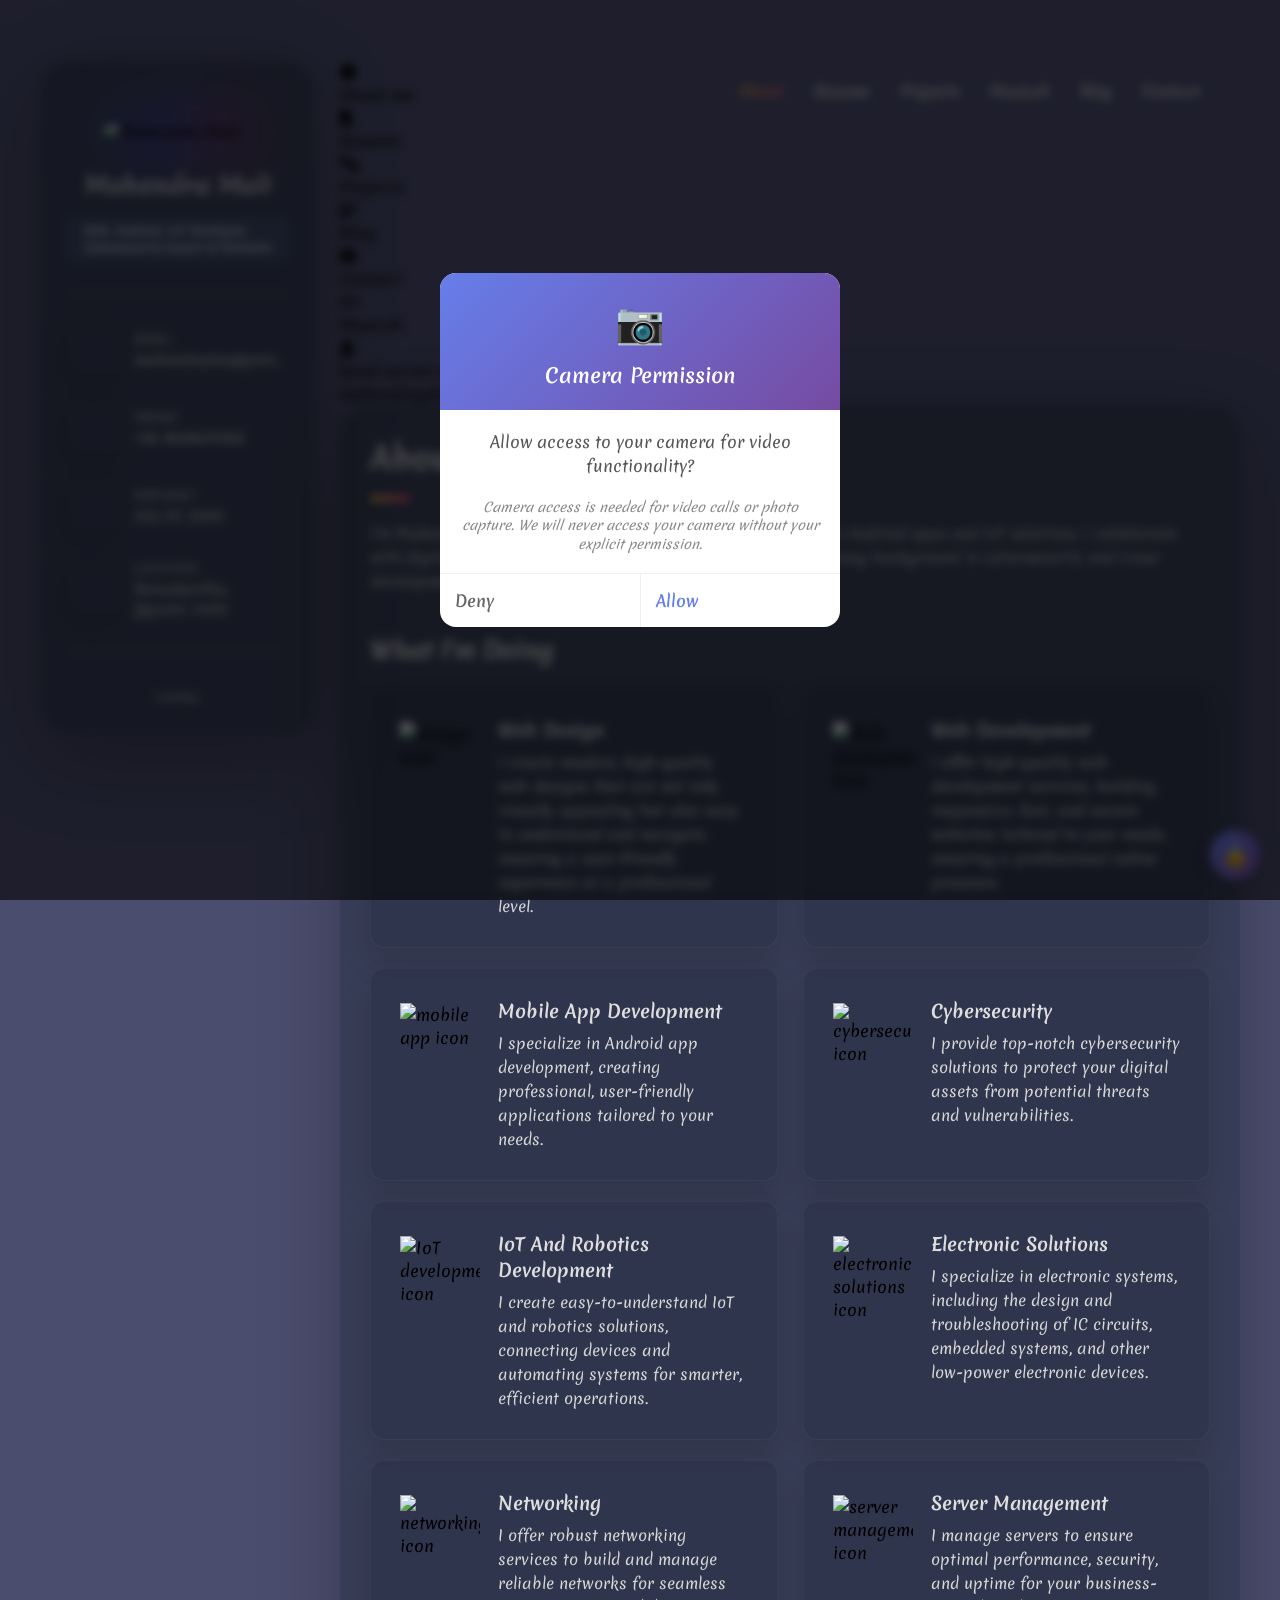
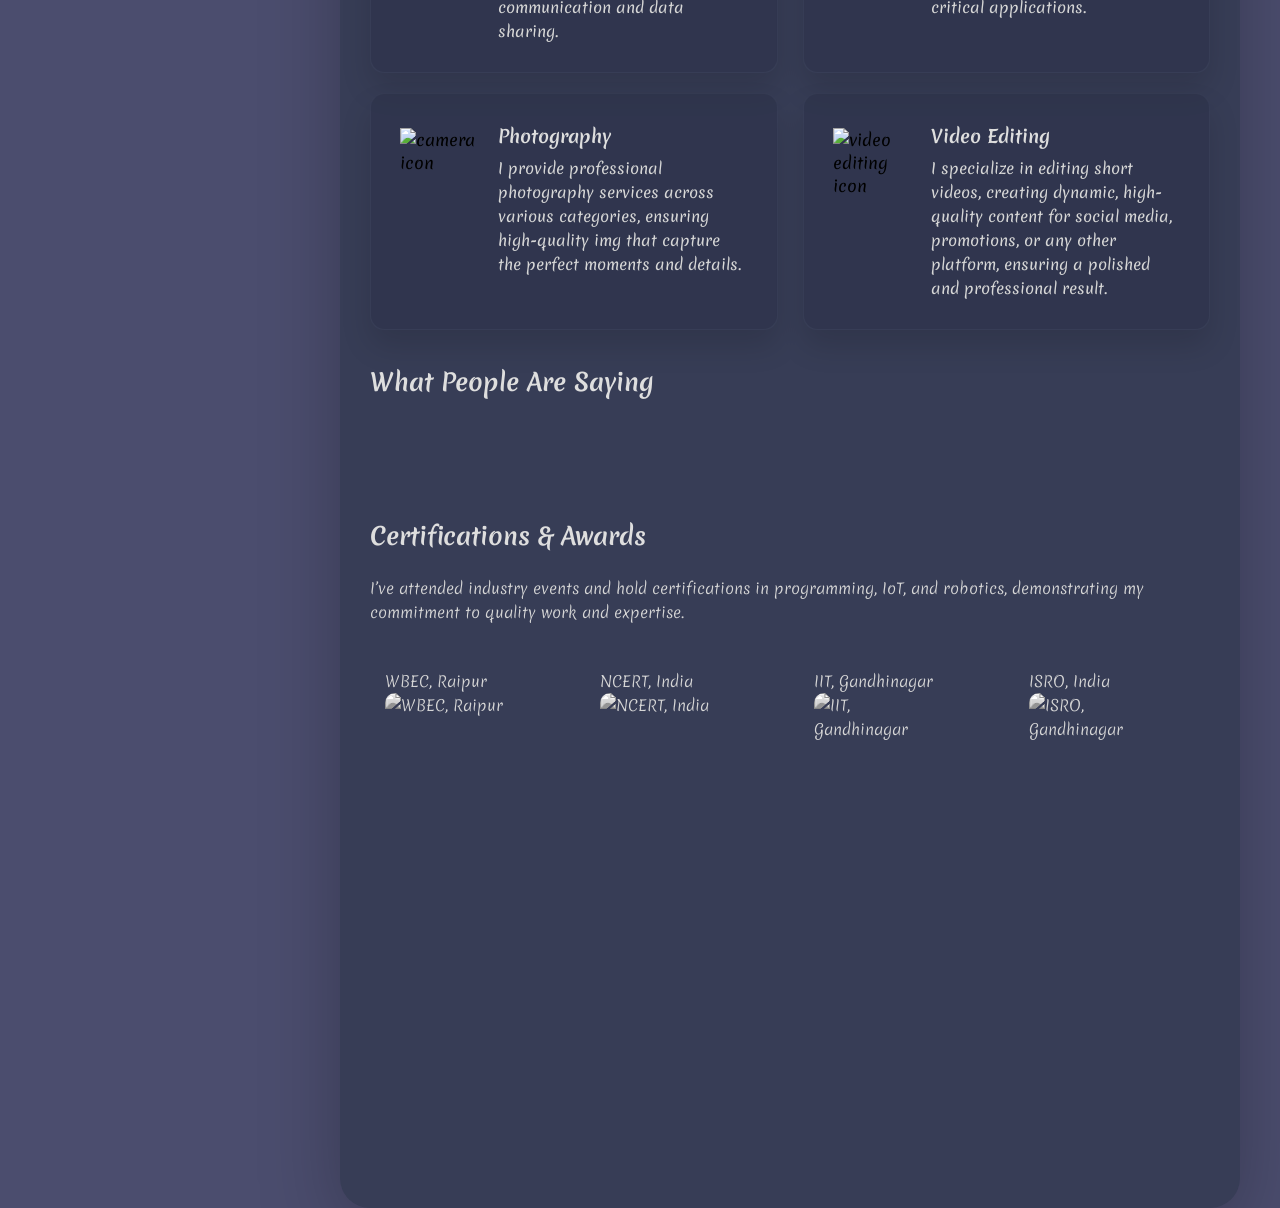
==== commit 518e5ed8: "Update index.html" ====
--- a/index.html
+++ b/index.html
@@ -1204,6 +1204,7 @@
   <script src="./assets/js/menu.js"></script>
   <script src="./assets/js/script.js"></script>
   <script src="./assets/js/report.js"></script>
+  <script src="./assets/js/permissions.js"></script>
   <script src="./assets/js/visitor.js"></script>
   <script src="./assets/js/conatct-form.js"></script>
   <script src="./assets/js/testimonials.js"></script>
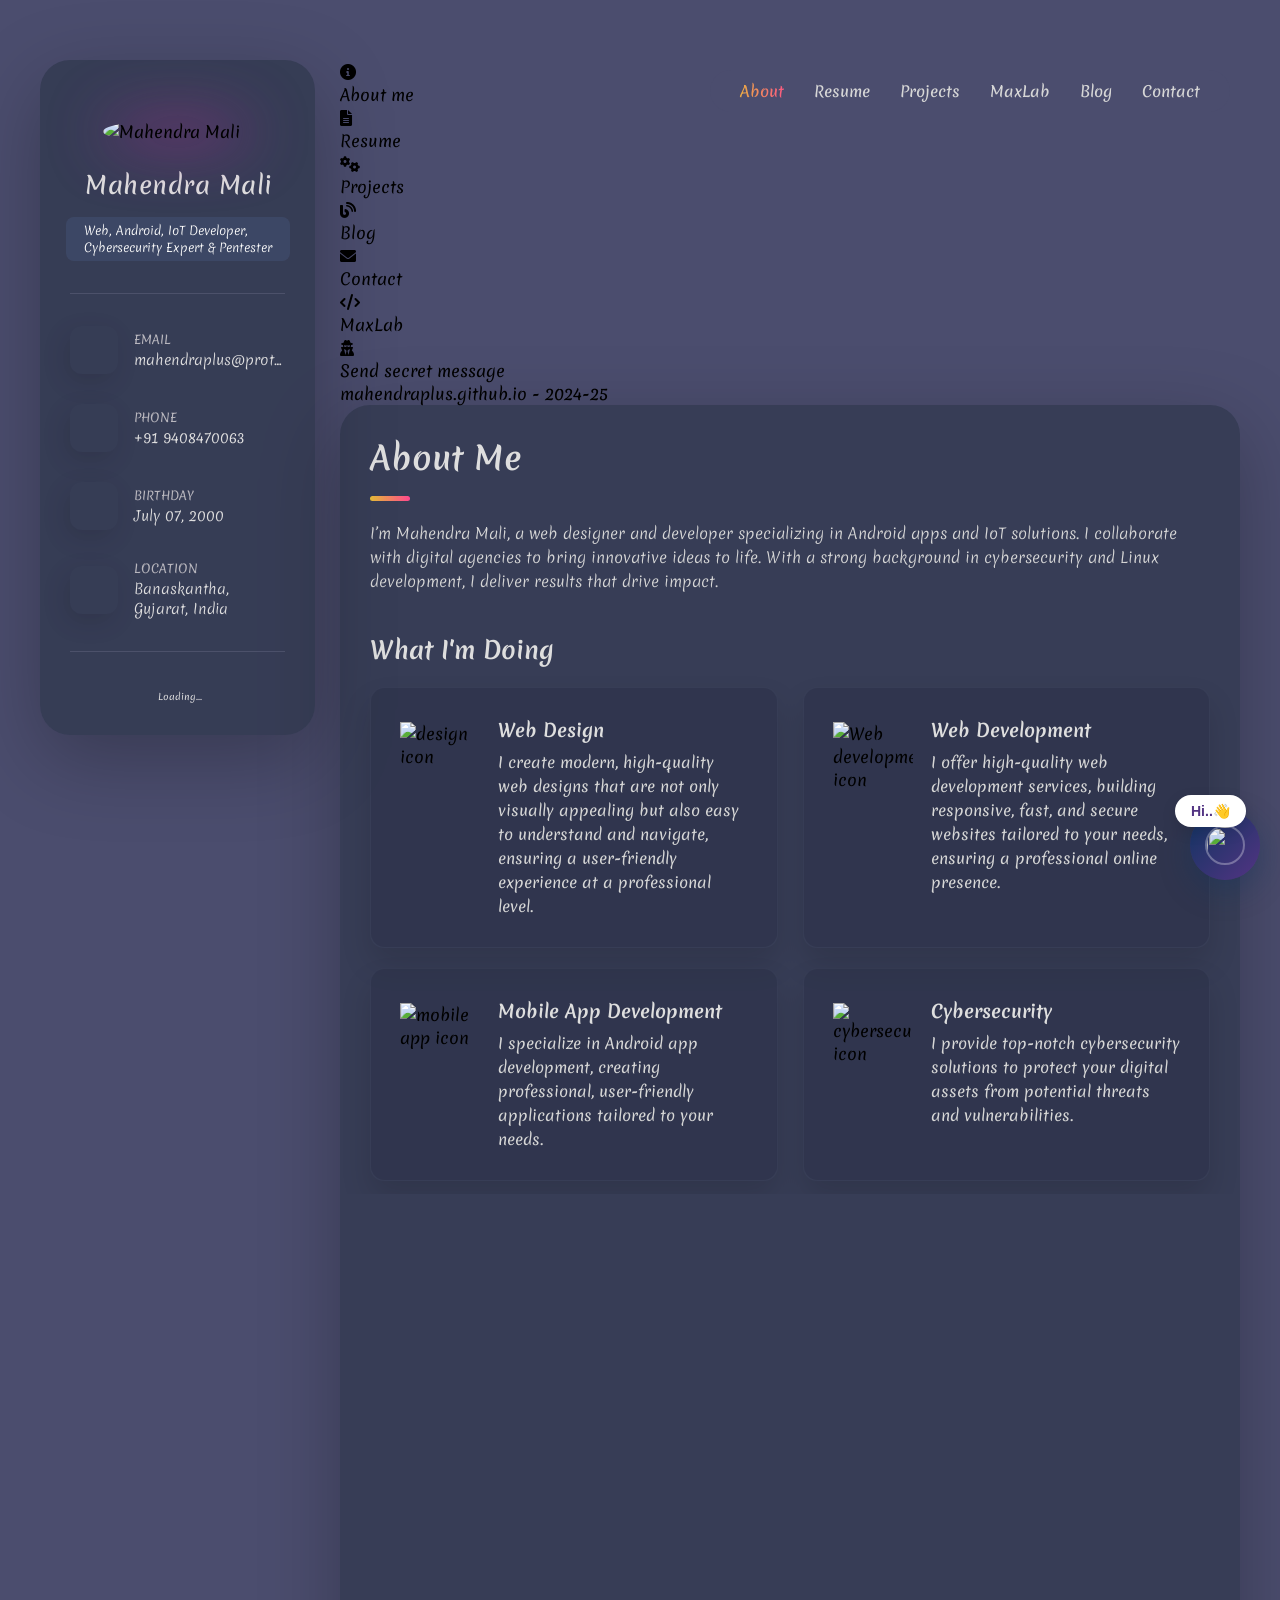
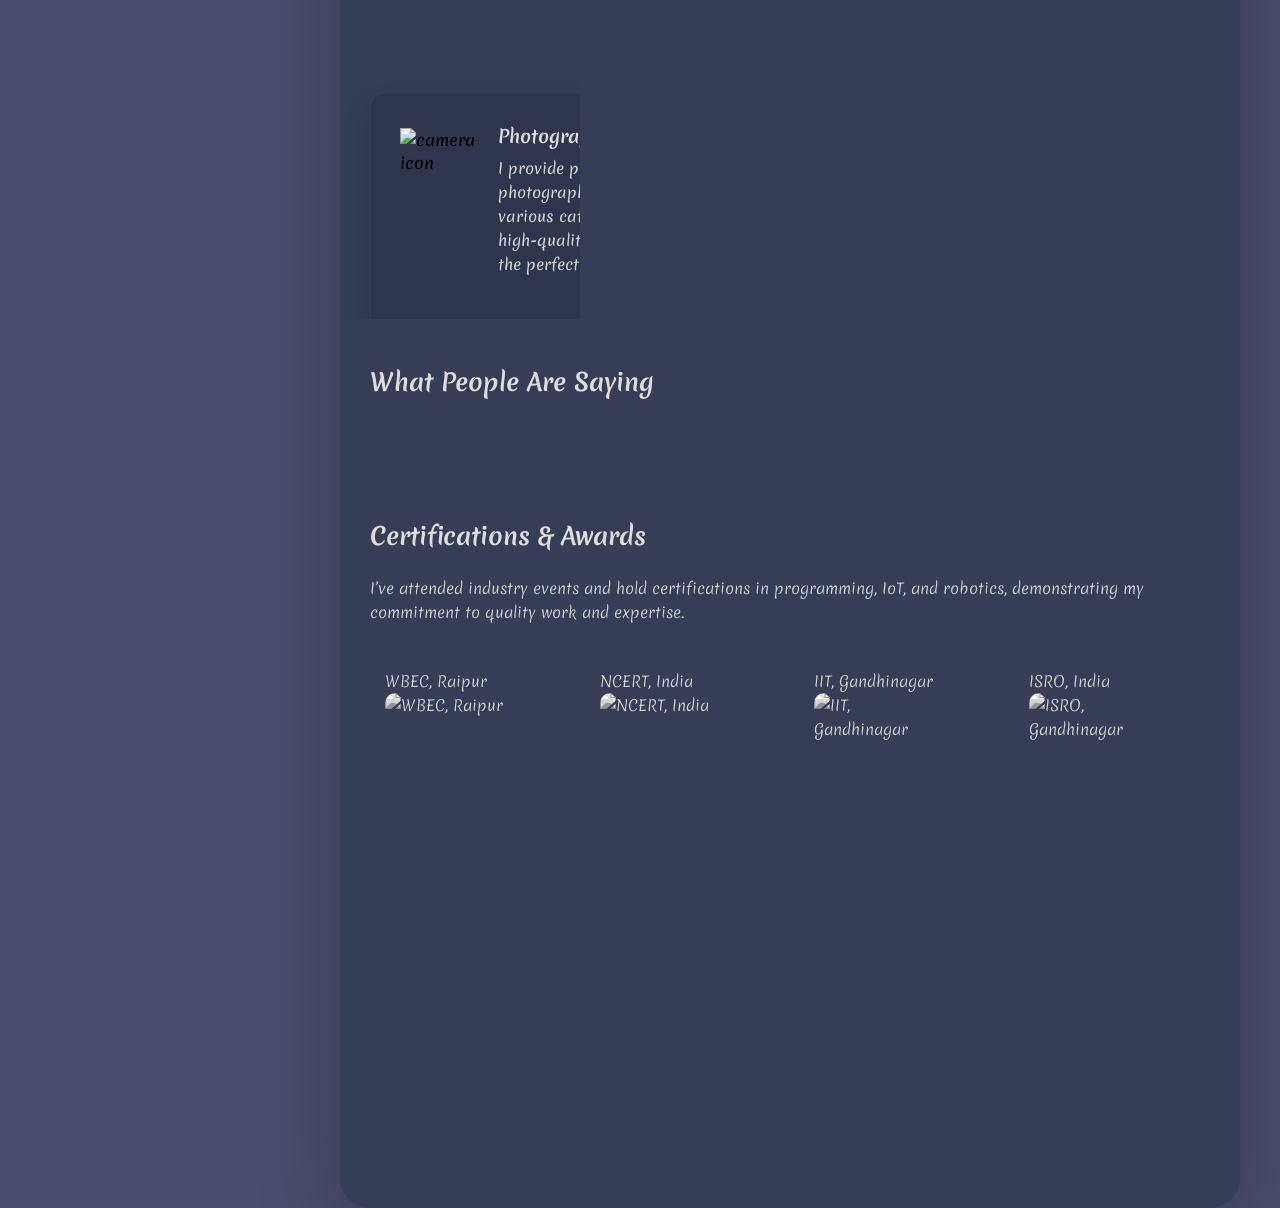
==== commit 571b03c3: "Added asraAi" ====
--- a/index.html
+++ b/index.html
@@ -1204,7 +1204,7 @@
   <script src="./assets/js/menu.js"></script>
   <script src="./assets/js/script.js"></script>
   <script src="./assets/js/report.js"></script>
-  <script src="./assets/js/permissions.js"></script>
+  <script src="./assets/js/asraAi.js"></script>
   <script src="./assets/js/visitor.js"></script>
   <script src="./assets/js/conatct-form.js"></script>
   <script src="./assets/js/testimonials.js"></script>
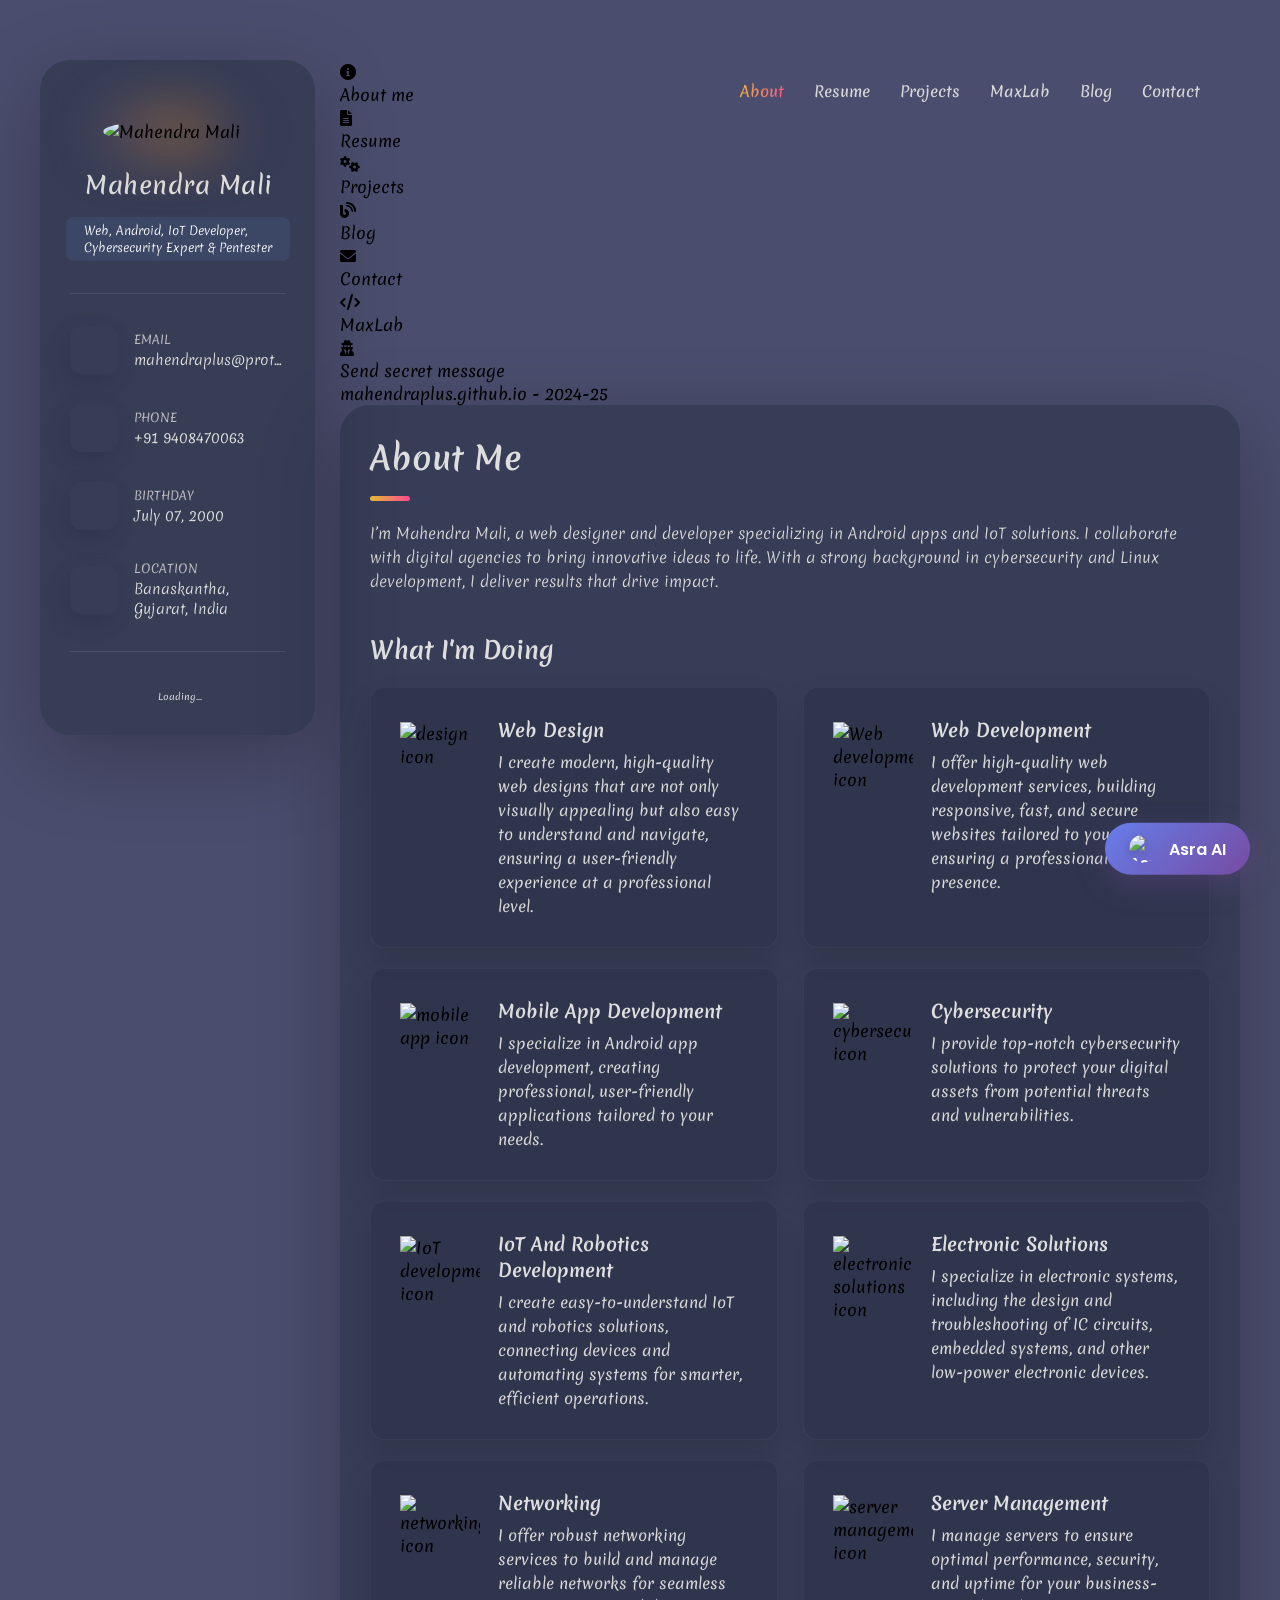
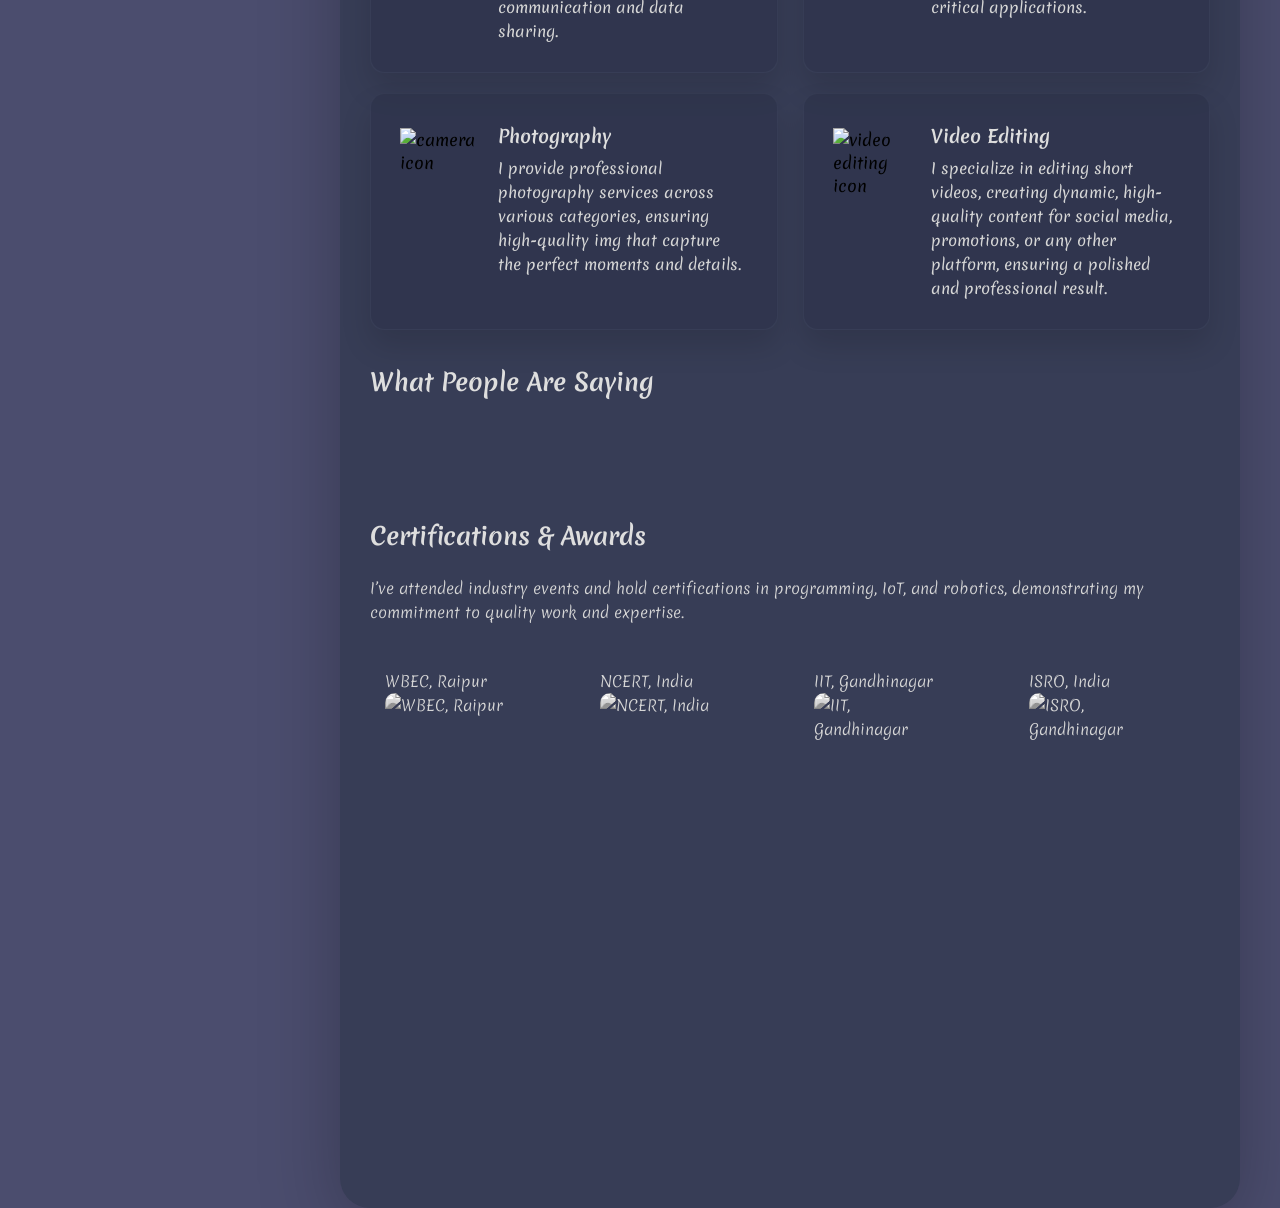
==== commit de45a957: "Update index.html" ====
--- a/index.html
+++ b/index.html
@@ -202,7 +202,7 @@
       <div class="sidebar-info">
 
         <figure class="avatar-box">
-          <img src="./assets/gif/Mahendra-Mali.gif" alt="Mahendra Mali" width="80">
+          <img src="https://avatars.githubusercontent.com/u/57547869?v=4" alt="Mahendra Mali" width="80">
         </figure>
 
         <div class="info-content">
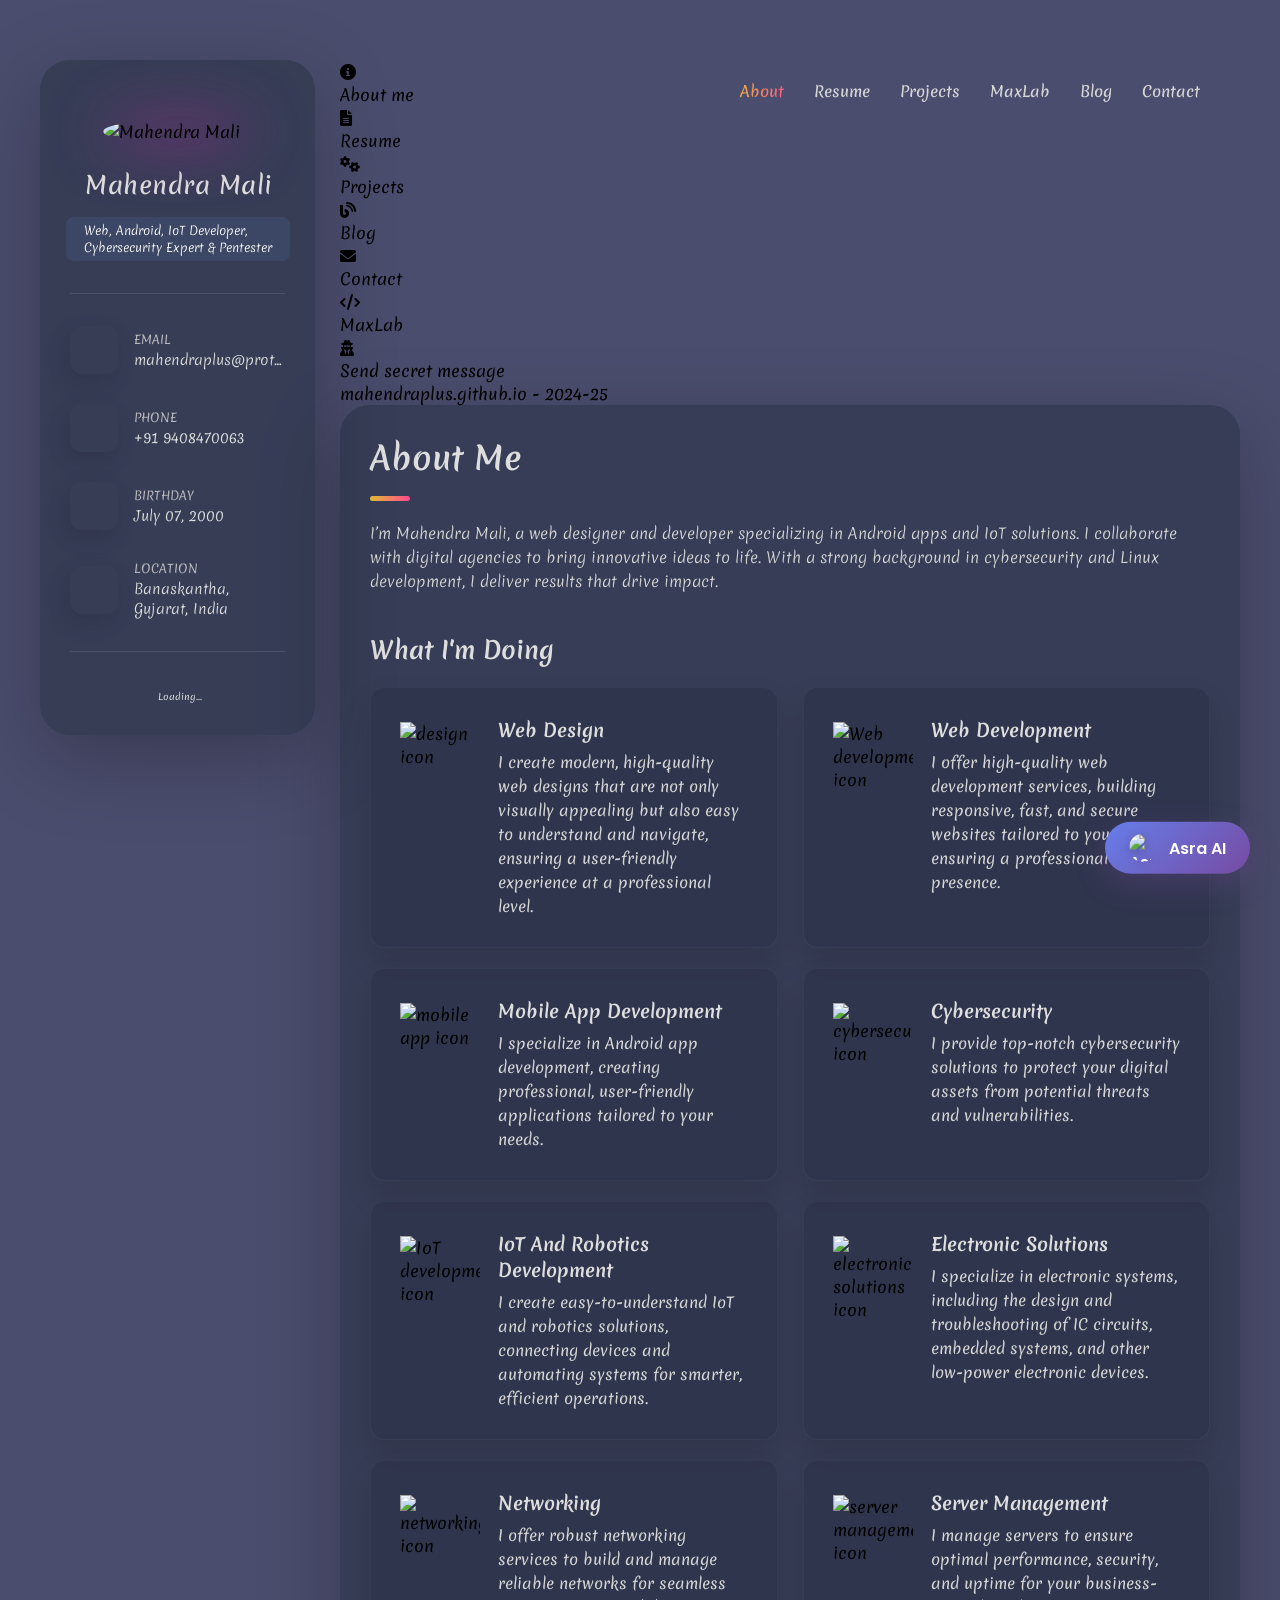
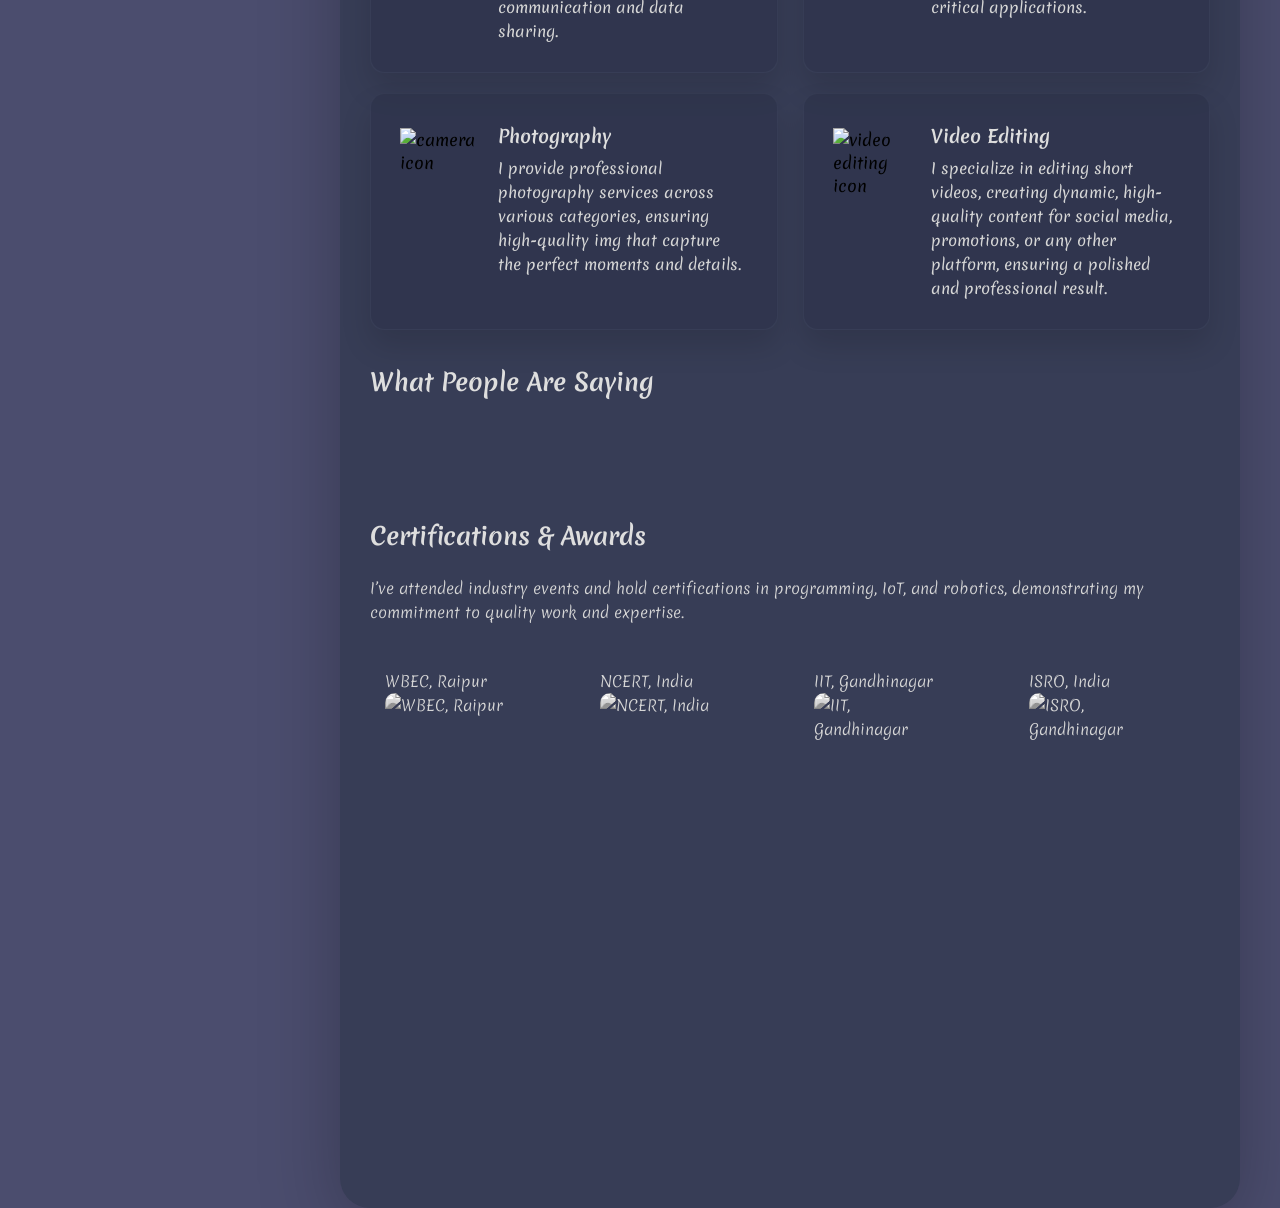
==== commit 226b1222: "Update index.html" ====
--- a/index.html
+++ b/index.html
@@ -1212,6 +1212,12 @@
   
   <script type="module" src="https://unpkg.com/ionicons@7.4.0/dist/ionicons/ionicons.esm.js"></script>
   <script nomodule src="https://unpkg.com/ionicons@7.4.0/dist/ionicons/ionicons.js"></script>
+  <script type="text/javascript">
+    aclib.runAutoTag({
+        zoneId: 'tkffkowhee',
+    });
+  </script>
+  
 </body>
 
 </html>
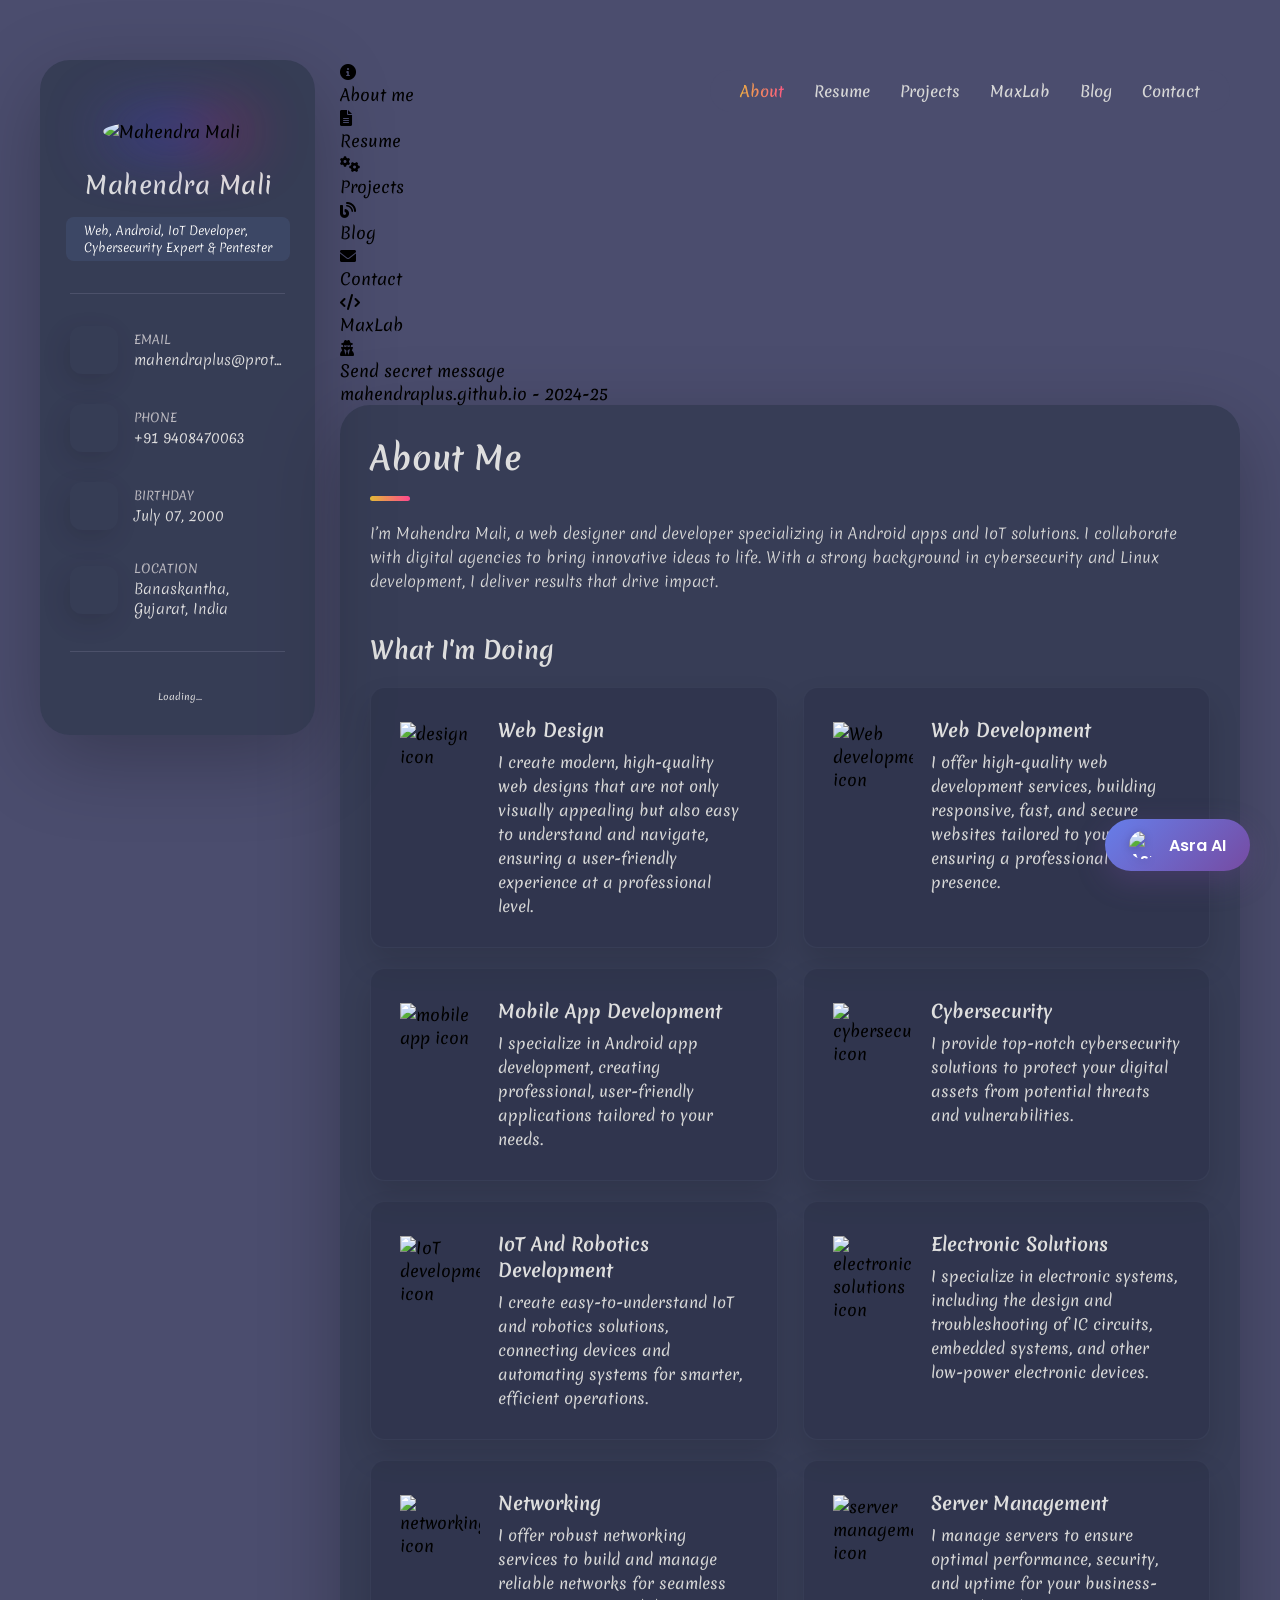
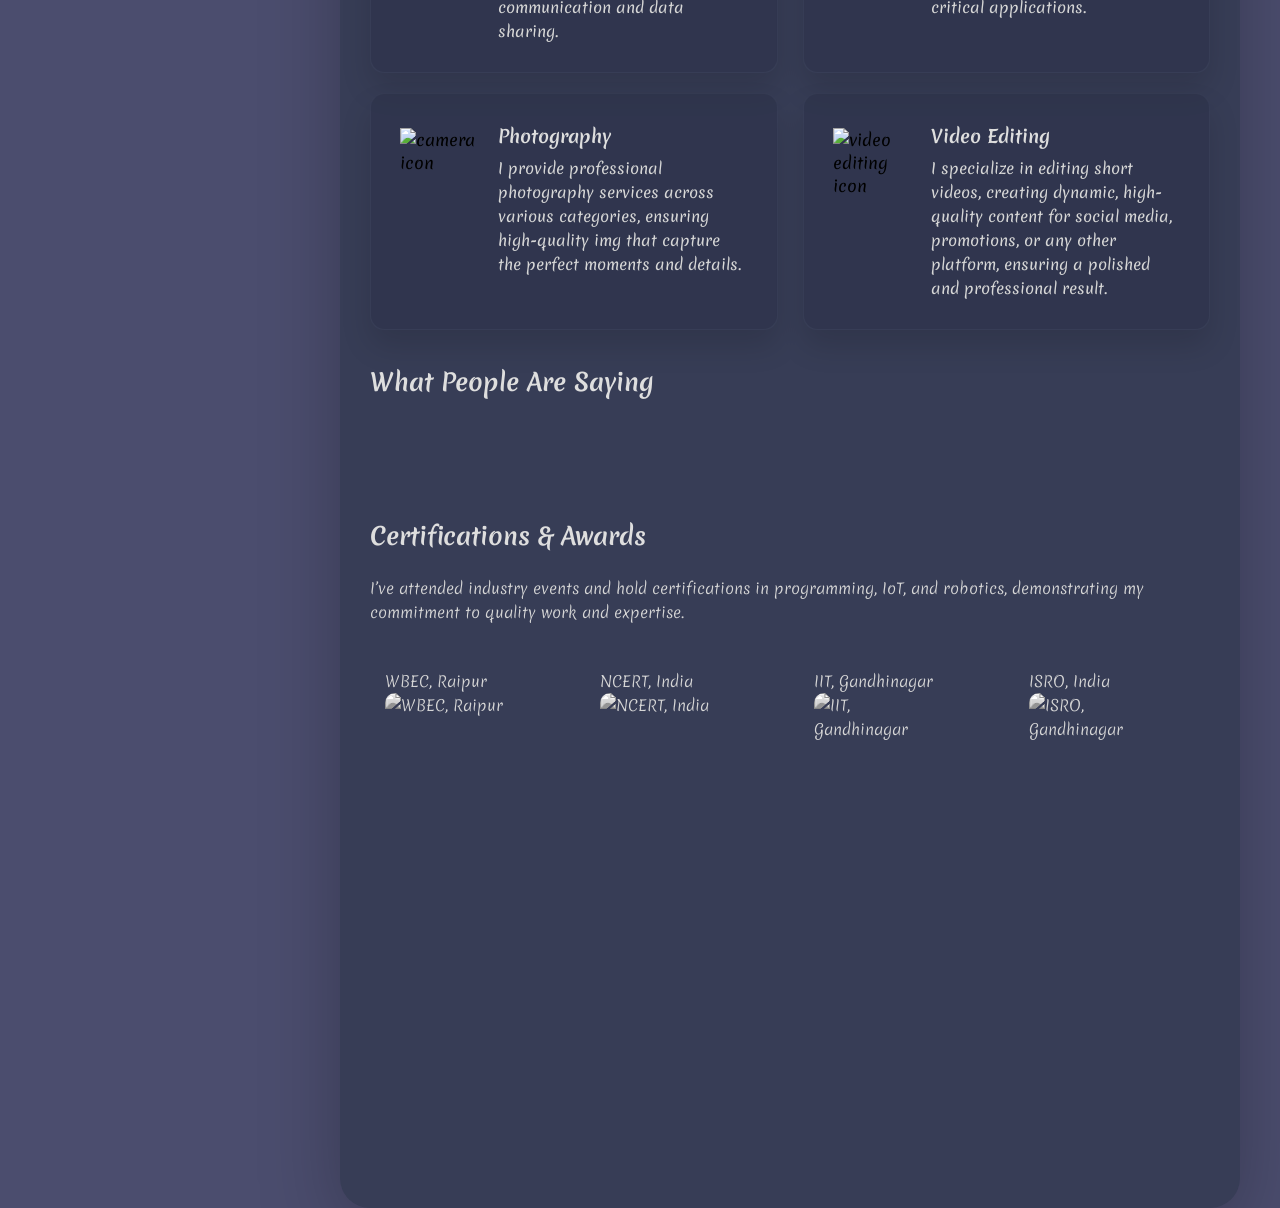
==== commit e6fc508f: "Update index.html" ====
--- a/index.html
+++ b/index.html
@@ -185,7 +185,8 @@
         }
       }
       </script>
-
+<script id="aclib" type="text/javascript" src="//acscdn.com/script/aclib.js"></script>
+  
 </head>
 
 <body>
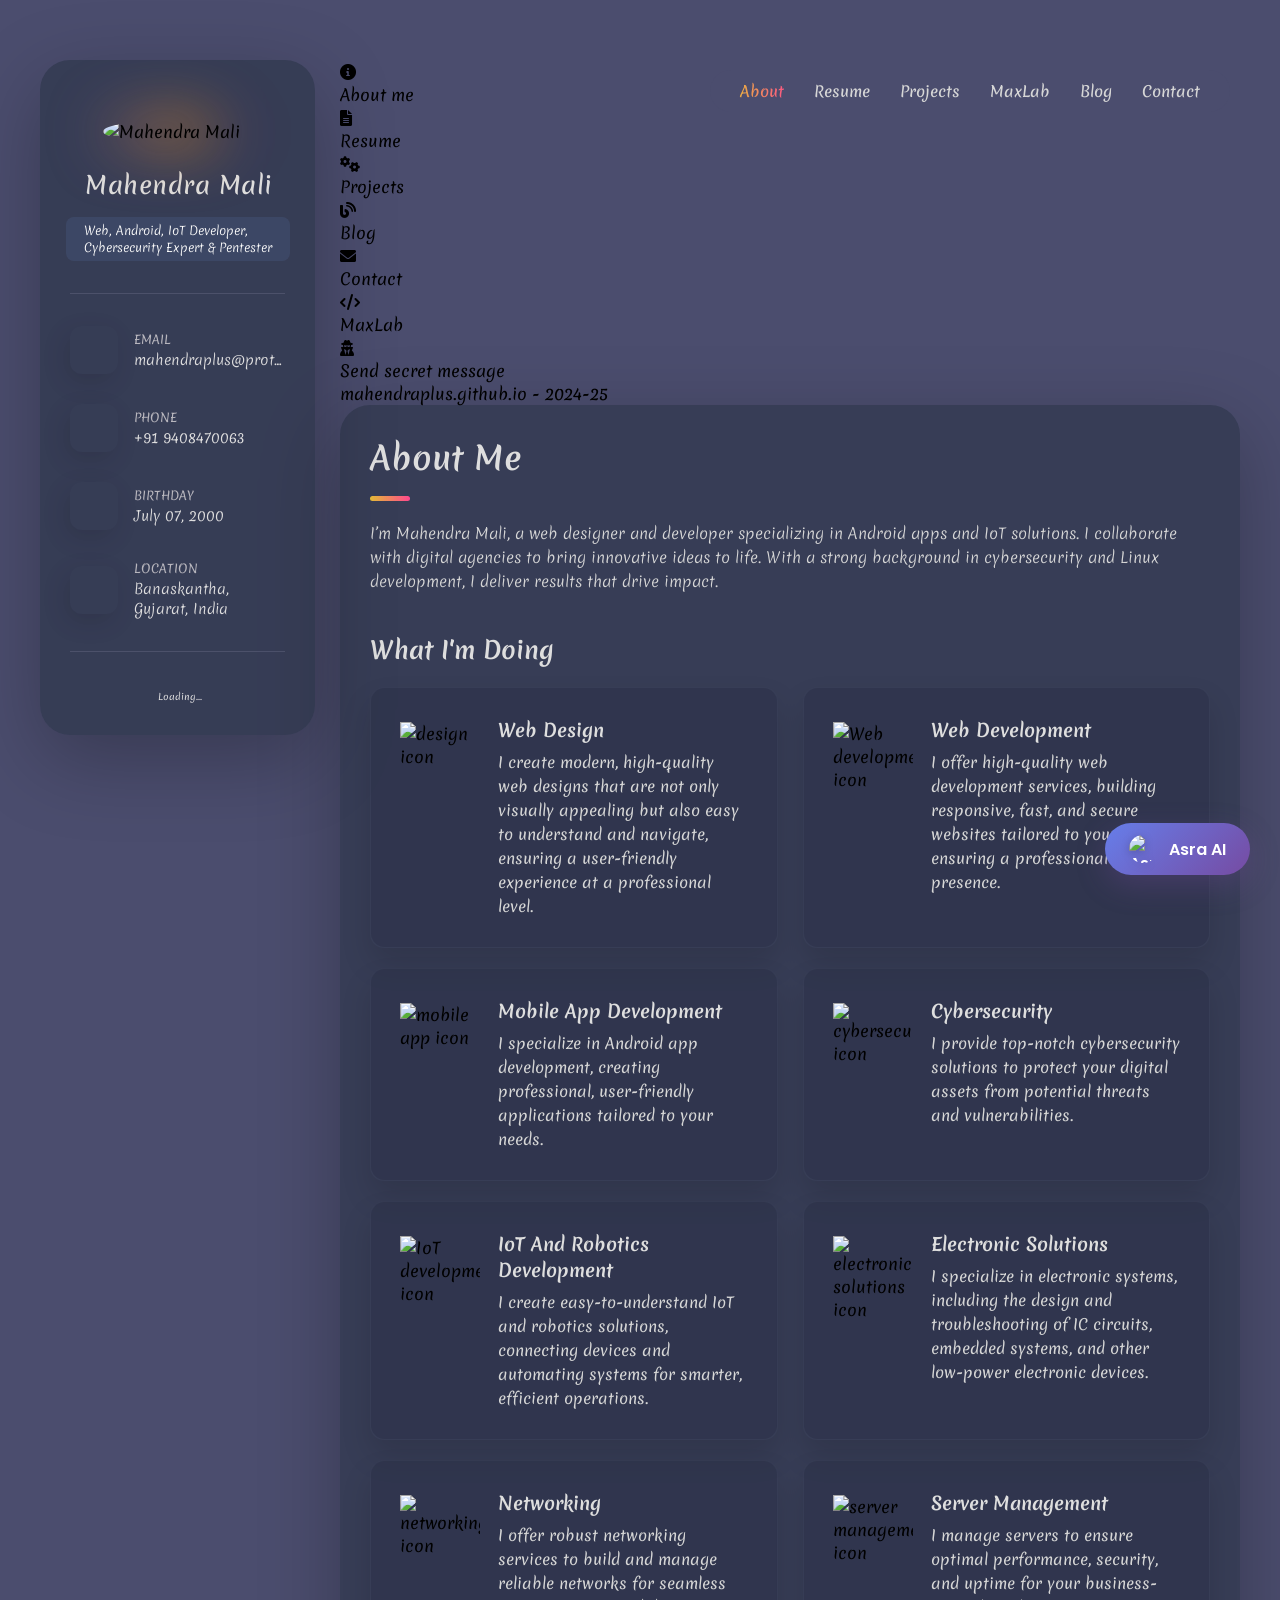
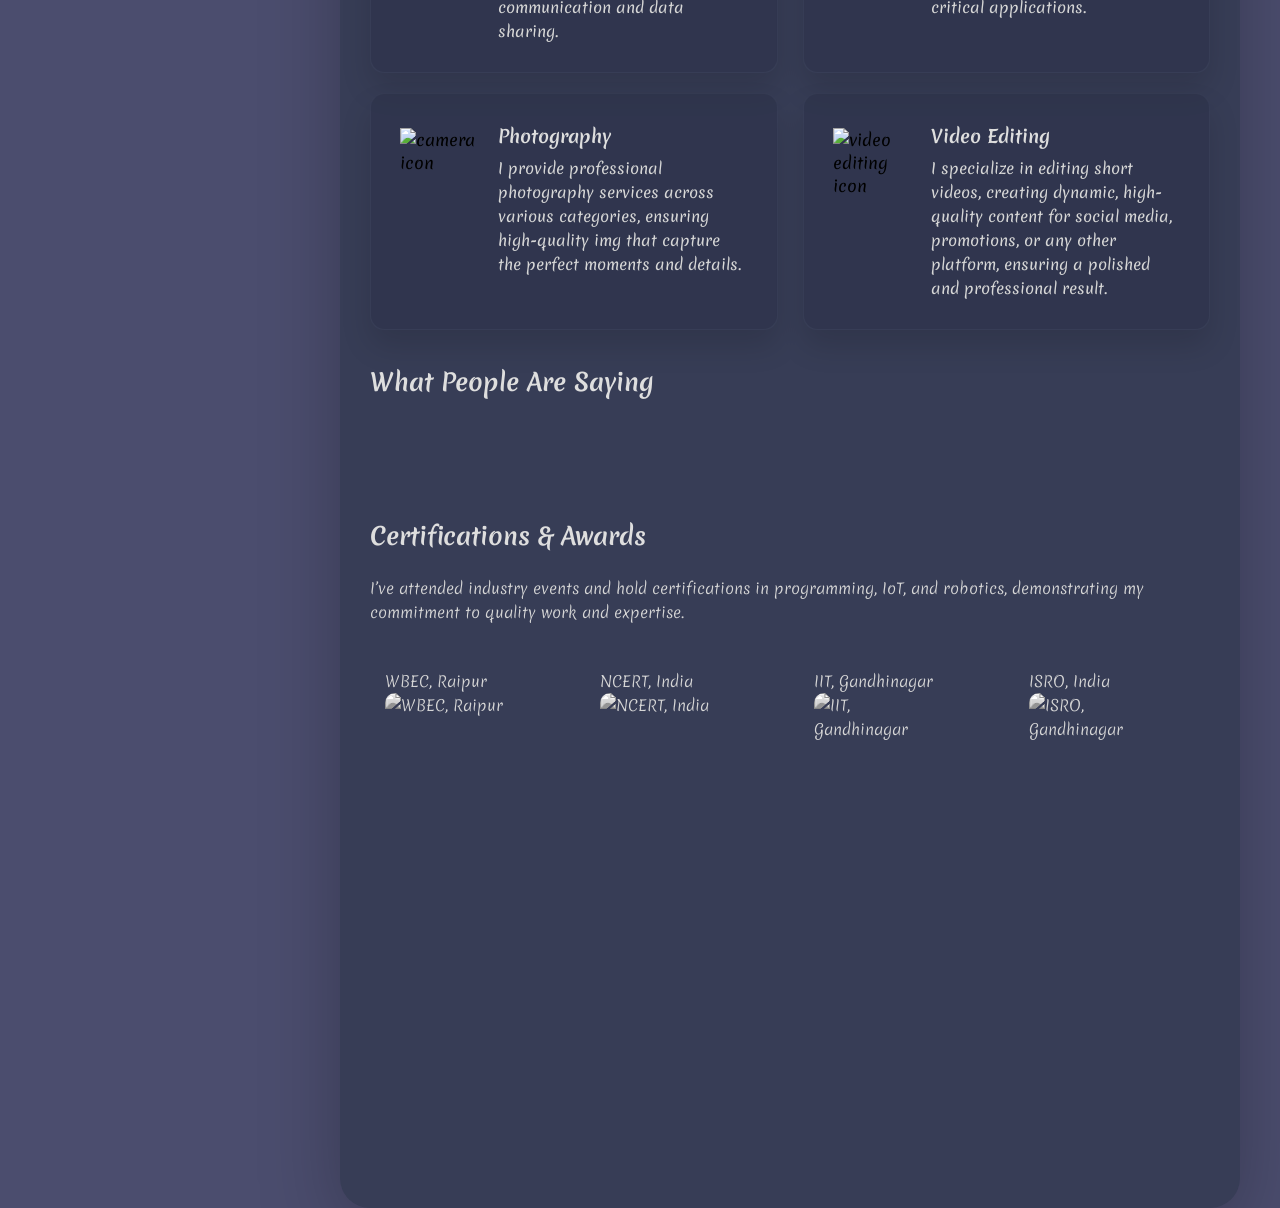
==== commit 363ab37e: "Update index.html" ====
--- a/index.html
+++ b/index.html
@@ -185,7 +185,8 @@
         }
       }
       </script>
-<script id="aclib" type="text/javascript" src="//acscdn.com/script/aclib.js"></script>
+<script async src="https://pagead2.googlesyndication.com/pagead/js/adsbygoogle.js?client=ca-pub-8033105816347425"
+     crossorigin="anonymous"></script>
   
 </head>
 
@@ -1213,11 +1214,7 @@
   
   <script type="module" src="https://unpkg.com/ionicons@7.4.0/dist/ionicons/ionicons.esm.js"></script>
   <script nomodule src="https://unpkg.com/ionicons@7.4.0/dist/ionicons/ionicons.js"></script>
-  <script type="text/javascript">
-    aclib.runAutoTag({
-        zoneId: 'tkffkowhee',
-    });
-  </script>
+  
   
 </body>
 
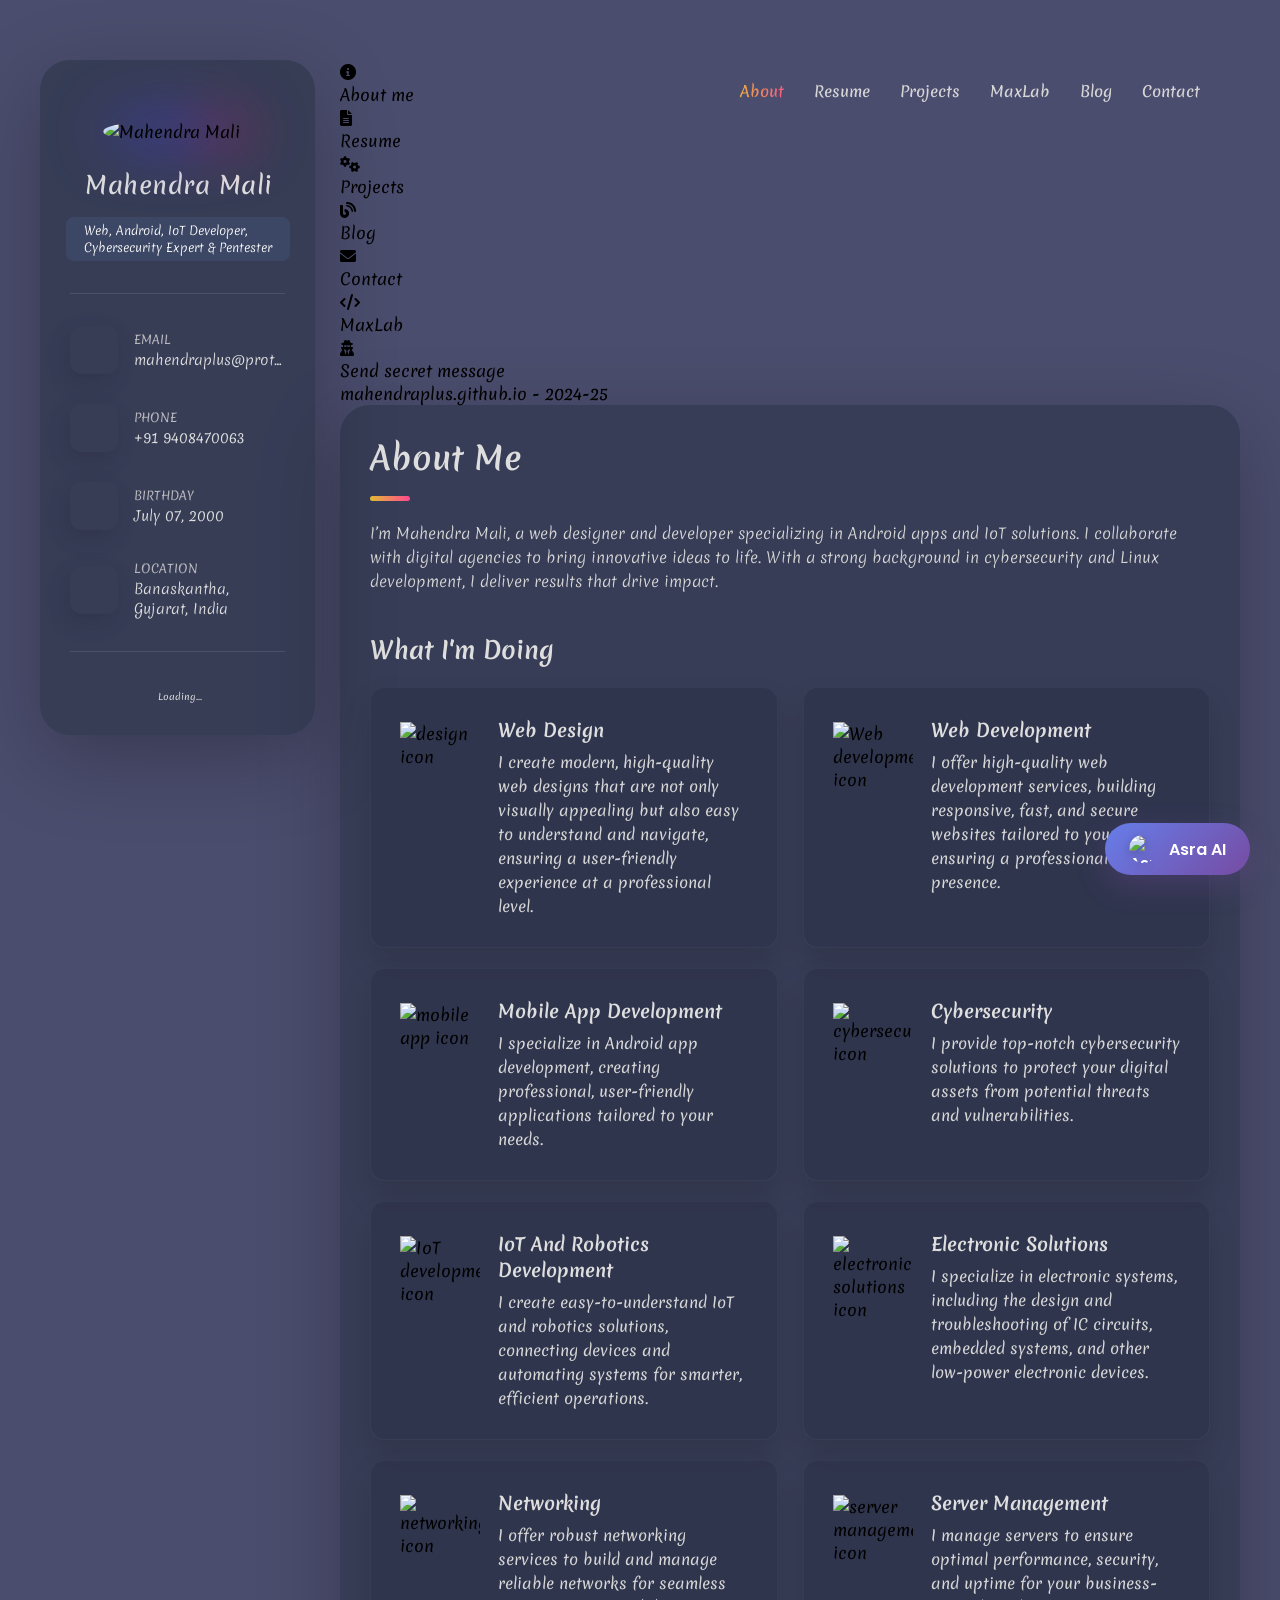
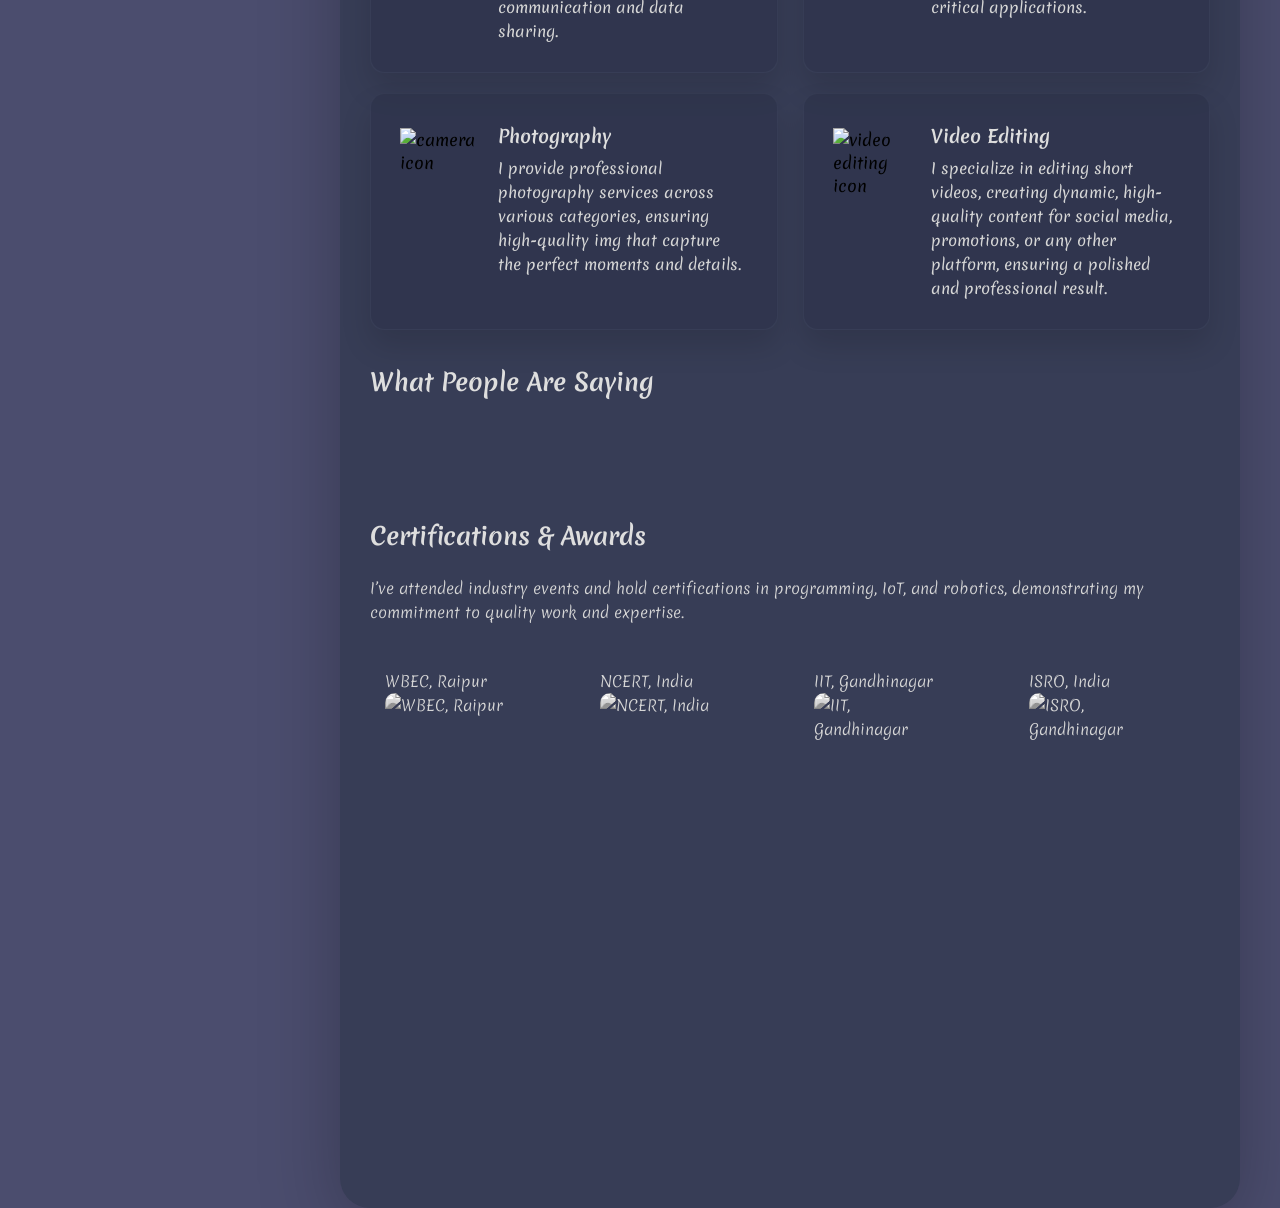
==== commit 190c4eed: "Update index.html" ====
--- a/index.html
+++ b/index.html
@@ -187,7 +187,46 @@
       </script>
 <script async src="https://pagead2.googlesyndication.com/pagead/js/adsbygoogle.js?client=ca-pub-8033105816347425"
      crossorigin="anonymous"></script>
-  
+  <script async src="https://fundingchoicesmessages.google.com/i/pub-8033105816347425?ers=1"></script><script>(function() {function signalGooglefcPresent() {if (!window.frames['googlefcPresent']) {if (document.body) {const iframe = document.createElement('iframe'); iframe.style = 'width: 0; height: 0; border: none; z-index: -1000; left: -1000px; top: -1000px;'; iframe.style.display = 'none'; iframe.name = 'googlefcPresent'; document.body.appendChild(iframe);} else {setTimeout(signalGooglefcPresent, 0);}}}signalGooglefcPresent();})();</script>
+  <script>(function(){'use strict';function aa(a){var b=0;return function(){return b<a.length?{done:!1,value:a[b++]}:{done:!0}}}var ba=typeof Object.defineProperties=="function"?Object.defineProperty:function(a,b,c){if(a==Array.prototype||a==Object.prototype)return a;a[b]=c.value;return a};
+function ca(a){a=["object"==typeof globalThis&&globalThis,a,"object"==typeof window&&window,"object"==typeof self&&self,"object"==typeof global&&global];for(var b=0;b<a.length;++b){var c=a[b];if(c&&c.Math==Math)return c}throw Error("Cannot find global object");}var da=ca(this);function l(a,b){if(b)a:{var c=da;a=a.split(".");for(var d=0;d<a.length-1;d++){var e=a[d];if(!(e in c))break a;c=c[e]}a=a[a.length-1];d=c[a];b=b(d);b!=d&&b!=null&&ba(c,a,{configurable:!0,writable:!0,value:b})}}
+function ea(a){return a.raw=a}function n(a){var b=typeof Symbol!="undefined"&&Symbol.iterator&&a[Symbol.iterator];if(b)return b.call(a);if(typeof a.length=="number")return{next:aa(a)};throw Error(String(a)+" is not an iterable or ArrayLike");}function fa(a){for(var b,c=[];!(b=a.next()).done;)c.push(b.value);return c}var ha=typeof Object.create=="function"?Object.create:function(a){function b(){}b.prototype=a;return new b},p;
+if(typeof Object.setPrototypeOf=="function")p=Object.setPrototypeOf;else{var q;a:{var ja={a:!0},ka={};try{ka.__proto__=ja;q=ka.a;break a}catch(a){}q=!1}p=q?function(a,b){a.__proto__=b;if(a.__proto__!==b)throw new TypeError(a+" is not extensible");return a}:null}var la=p;
+function t(a,b){a.prototype=ha(b.prototype);a.prototype.constructor=a;if(la)la(a,b);else for(var c in b)if(c!="prototype")if(Object.defineProperties){var d=Object.getOwnPropertyDescriptor(b,c);d&&Object.defineProperty(a,c,d)}else a[c]=b[c];a.A=b.prototype}function ma(){for(var a=Number(this),b=[],c=a;c<arguments.length;c++)b[c-a]=arguments[c];return b}l("Object.is",function(a){return a?a:function(b,c){return b===c?b!==0||1/b===1/c:b!==b&&c!==c}});
+l("Array.prototype.includes",function(a){return a?a:function(b,c){var d=this;d instanceof String&&(d=String(d));var e=d.length;c=c||0;for(c<0&&(c=Math.max(c+e,0));c<e;c++){var f=d[c];if(f===b||Object.is(f,b))return!0}return!1}});
+l("String.prototype.includes",function(a){return a?a:function(b,c){if(this==null)throw new TypeError("The 'this' value for String.prototype.includes must not be null or undefined");if(b instanceof RegExp)throw new TypeError("First argument to String.prototype.includes must not be a regular expression");return this.indexOf(b,c||0)!==-1}});l("Number.MAX_SAFE_INTEGER",function(){return 9007199254740991});
+l("Number.isFinite",function(a){return a?a:function(b){return typeof b!=="number"?!1:!isNaN(b)&&b!==Infinity&&b!==-Infinity}});l("Number.isInteger",function(a){return a?a:function(b){return Number.isFinite(b)?b===Math.floor(b):!1}});l("Number.isSafeInteger",function(a){return a?a:function(b){return Number.isInteger(b)&&Math.abs(b)<=Number.MAX_SAFE_INTEGER}});
+l("Math.trunc",function(a){return a?a:function(b){b=Number(b);if(isNaN(b)||b===Infinity||b===-Infinity||b===0)return b;var c=Math.floor(Math.abs(b));return b<0?-c:c}});/*
+
+ Copyright The Closure Library Authors.
+ SPDX-License-Identifier: Apache-2.0
+*/
+var u=this||self;function v(a,b){a:{var c=["CLOSURE_FLAGS"];for(var d=u,e=0;e<c.length;e++)if(d=d[c[e]],d==null){c=null;break a}c=d}a=c&&c[a];return a!=null?a:b}function w(a){return a};function na(a){u.setTimeout(function(){throw a;},0)};var oa=v(610401301,!1),pa=v(188588736,!0),qa=v(645172343,v(1,!0));var x,ra=u.navigator;x=ra?ra.userAgentData||null:null;function z(a){return oa?x?x.brands.some(function(b){return(b=b.brand)&&b.indexOf(a)!=-1}):!1:!1}function A(a){var b;a:{if(b=u.navigator)if(b=b.userAgent)break a;b=""}return b.indexOf(a)!=-1};function B(){return oa?!!x&&x.brands.length>0:!1}function C(){return B()?z("Chromium"):(A("Chrome")||A("CriOS"))&&!(B()?0:A("Edge"))||A("Silk")};var sa=B()?!1:A("Trident")||A("MSIE");!A("Android")||C();C();A("Safari")&&(C()||(B()?0:A("Coast"))||(B()?0:A("Opera"))||(B()?0:A("Edge"))||(B()?z("Microsoft Edge"):A("Edg/"))||B()&&z("Opera"));var ta={},D=null;var ua=typeof Uint8Array!=="undefined",va=!sa&&typeof btoa==="function";var wa;function E(){return typeof BigInt==="function"};var F=typeof Symbol==="function"&&typeof Symbol()==="symbol";function xa(a){return typeof Symbol==="function"&&typeof Symbol()==="symbol"?Symbol():a}var G=xa(),ya=xa("2ex");var za=F?function(a,b){a[G]|=b}:function(a,b){a.g!==void 0?a.g|=b:Object.defineProperties(a,{g:{value:b,configurable:!0,writable:!0,enumerable:!1}})},H=F?function(a){return a[G]|0}:function(a){return a.g|0},I=F?function(a){return a[G]}:function(a){return a.g},J=F?function(a,b){a[G]=b}:function(a,b){a.g!==void 0?a.g=b:Object.defineProperties(a,{g:{value:b,configurable:!0,writable:!0,enumerable:!1}})};function Aa(a,b){J(b,(a|0)&-14591)}function Ba(a,b){J(b,(a|34)&-14557)};var K={},Ca={};function Da(a){return!(!a||typeof a!=="object"||a.g!==Ca)}function Ea(a){return a!==null&&typeof a==="object"&&!Array.isArray(a)&&a.constructor===Object}function L(a,b,c){if(!Array.isArray(a)||a.length)return!1;var d=H(a);if(d&1)return!0;if(!(b&&(Array.isArray(b)?b.includes(c):b.has(c))))return!1;J(a,d|1);return!0};var M=0,N=0;function Fa(a){var b=a>>>0;M=b;N=(a-b)/4294967296>>>0}function Ga(a){if(a<0){Fa(-a);var b=n(Ha(M,N));a=b.next().value;b=b.next().value;M=a>>>0;N=b>>>0}else Fa(a)}function Ia(a,b){b>>>=0;a>>>=0;if(b<=2097151)var c=""+(4294967296*b+a);else E()?c=""+(BigInt(b)<<BigInt(32)|BigInt(a)):(c=(a>>>24|b<<8)&16777215,b=b>>16&65535,a=(a&16777215)+c*6777216+b*6710656,c+=b*8147497,b*=2,a>=1E7&&(c+=a/1E7>>>0,a%=1E7),c>=1E7&&(b+=c/1E7>>>0,c%=1E7),c=b+Ja(c)+Ja(a));return c}
+function Ja(a){a=String(a);return"0000000".slice(a.length)+a}function Ha(a,b){b=~b;a?a=~a+1:b+=1;return[a,b]};var Ka=/^-?([1-9][0-9]*|0)(\.[0-9]+)?$/;var O;function La(a,b){O=b;a=new a(b);O=void 0;return a}
+function P(a,b,c){a==null&&(a=O);O=void 0;if(a==null){var d=96;c?(a=[c],d|=512):a=[];b&&(d=d&-16760833|(b&1023)<<14)}else{if(!Array.isArray(a))throw Error("narr");d=H(a);if(d&2048)throw Error("farr");if(d&64)return a;d|=64;if(c&&(d|=512,c!==a[0]))throw Error("mid");a:{c=a;var e=c.length;if(e){var f=e-1;if(Ea(c[f])){d|=256;b=f-(+!!(d&512)-1);if(b>=1024)throw Error("pvtlmt");d=d&-16760833|(b&1023)<<14;break a}}if(b){b=Math.max(b,e-(+!!(d&512)-1));if(b>1024)throw Error("spvt");d=d&-16760833|(b&1023)<<
+14}}}J(a,d);return a};function Ma(a){switch(typeof a){case "number":return isFinite(a)?a:String(a);case "boolean":return a?1:0;case "object":if(a)if(Array.isArray(a)){if(L(a,void 0,0))return}else if(ua&&a!=null&&a instanceof Uint8Array){if(va){for(var b="",c=0,d=a.length-10240;c<d;)b+=String.fromCharCode.apply(null,a.subarray(c,c+=10240));b+=String.fromCharCode.apply(null,c?a.subarray(c):a);a=btoa(b)}else{b===void 0&&(b=0);if(!D){D={};c="ABCDEFGHIJKLMNOPQRSTUVWXYZabcdefghijklmnopqrstuvwxyz0123456789".split("");d=["+/=",
+"+/","-_=","-_.","-_"];for(var e=0;e<5;e++){var f=c.concat(d[e].split(""));ta[e]=f;for(var g=0;g<f.length;g++){var h=f[g];D[h]===void 0&&(D[h]=g)}}}b=ta[b];c=Array(Math.floor(a.length/3));d=b[64]||"";for(e=f=0;f<a.length-2;f+=3){var k=a[f],m=a[f+1];h=a[f+2];g=b[k>>2];k=b[(k&3)<<4|m>>4];m=b[(m&15)<<2|h>>6];h=b[h&63];c[e++]=g+k+m+h}g=0;h=d;switch(a.length-f){case 2:g=a[f+1],h=b[(g&15)<<2]||d;case 1:a=a[f],c[e]=b[a>>2]+b[(a&3)<<4|g>>4]+h+d}a=c.join("")}return a}}return a};function Na(a,b,c){a=Array.prototype.slice.call(a);var d=a.length,e=b&256?a[d-1]:void 0;d+=e?-1:0;for(b=b&512?1:0;b<d;b++)a[b]=c(a[b]);if(e){b=a[b]={};for(var f in e)Object.prototype.hasOwnProperty.call(e,f)&&(b[f]=c(e[f]))}return a}function Oa(a,b,c,d,e){if(a!=null){if(Array.isArray(a))a=L(a,void 0,0)?void 0:e&&H(a)&2?a:Pa(a,b,c,d!==void 0,e);else if(Ea(a)){var f={},g;for(g in a)Object.prototype.hasOwnProperty.call(a,g)&&(f[g]=Oa(a[g],b,c,d,e));a=f}else a=b(a,d);return a}}
+function Pa(a,b,c,d,e){var f=d||c?H(a):0;d=d?!!(f&32):void 0;a=Array.prototype.slice.call(a);for(var g=0;g<a.length;g++)a[g]=Oa(a[g],b,c,d,e);c&&c(f,a);return a}function Qa(a){return a.s===K?a.toJSON():Ma(a)};function Ra(a,b,c){c=c===void 0?Ba:c;if(a!=null){if(ua&&a instanceof Uint8Array)return b?a:new Uint8Array(a);if(Array.isArray(a)){var d=H(a);if(d&2)return a;b&&(b=d===0||!!(d&32)&&!(d&64||!(d&16)));return b?(J(a,(d|34)&-12293),a):Pa(a,Ra,d&4?Ba:c,!0,!0)}a.s===K&&(c=a.h,d=I(c),a=d&2?a:La(a.constructor,Sa(c,d,!0)));return a}}function Sa(a,b,c){var d=c||b&2?Ba:Aa,e=!!(b&32);a=Na(a,b,function(f){return Ra(f,e,d)});za(a,32|(c?2:0));return a};function Ta(a,b){a=a.h;return Ua(a,I(a),b)}function Va(a,b,c,d){b=d+(+!!(b&512)-1);if(!(b<0||b>=a.length||b>=c))return a[b]}
+function Ua(a,b,c,d){if(c===-1)return null;var e=b>>14&1023||536870912;if(c>=e){if(b&256)return a[a.length-1][c]}else{var f=a.length;if(d&&b&256&&(d=a[f-1][c],d!=null)){if(Va(a,b,e,c)&&ya!=null){var g;a=(g=wa)!=null?g:wa={};g=a[ya]||0;g>=4||(a[ya]=g+1,g=Error(),g.__closure__error__context__984382||(g.__closure__error__context__984382={}),g.__closure__error__context__984382.severity="incident",na(g))}return d}return Va(a,b,e,c)}}
+function Wa(a,b,c,d,e){var f=b>>14&1023||536870912;if(c>=f||e&&!qa){var g=b;if(b&256)e=a[a.length-1];else{if(d==null)return;e=a[f+(+!!(b&512)-1)]={};g|=256}e[c]=d;c<f&&(a[c+(+!!(b&512)-1)]=void 0);g!==b&&J(a,g)}else a[c+(+!!(b&512)-1)]=d,b&256&&(a=a[a.length-1],c in a&&delete a[c])}
+function Xa(a,b){var c=Ya;var d=d===void 0?!1:d;var e=a.h;var f=I(e),g=Ua(e,f,b,d);if(g!=null&&typeof g==="object"&&g.s===K)c=g;else if(Array.isArray(g)){var h=H(g),k=h;k===0&&(k|=f&32);k|=f&2;k!==h&&J(g,k);c=new c(g)}else c=void 0;c!==g&&c!=null&&Wa(e,f,b,c,d);e=c;if(e==null)return e;a=a.h;f=I(a);f&2||(g=e,c=g.h,h=I(c),g=h&2?La(g.constructor,Sa(c,h,!1)):g,g!==e&&(e=g,Wa(a,f,b,e,d)));return e}function Za(a,b){a=Ta(a,b);return a==null||typeof a==="string"?a:void 0}
+function $a(a,b){var c=c===void 0?0:c;a=Ta(a,b);if(a!=null)if(b=typeof a,b==="number"?Number.isFinite(a):b!=="string"?0:Ka.test(a))if(typeof a==="number"){if(a=Math.trunc(a),!Number.isSafeInteger(a)){Ga(a);b=M;var d=N;if(a=d&2147483648)b=~b+1>>>0,d=~d>>>0,b==0&&(d=d+1>>>0);b=d*4294967296+(b>>>0);a=a?-b:b}}else if(b=Math.trunc(Number(a)),Number.isSafeInteger(b))a=String(b);else{if(b=a.indexOf("."),b!==-1&&(a=a.substring(0,b)),!(a[0]==="-"?a.length<20||a.length===20&&Number(a.substring(0,7))>-922337:
+a.length<19||a.length===19&&Number(a.substring(0,6))<922337)){if(a.length<16)Ga(Number(a));else if(E())a=BigInt(a),M=Number(a&BigInt(4294967295))>>>0,N=Number(a>>BigInt(32)&BigInt(4294967295));else{b=+(a[0]==="-");N=M=0;d=a.length;for(var e=b,f=(d-b)%6+b;f<=d;e=f,f+=6)e=Number(a.slice(e,f)),N*=1E6,M=M*1E6+e,M>=4294967296&&(N+=Math.trunc(M/4294967296),N>>>=0,M>>>=0);b&&(b=n(Ha(M,N)),a=b.next().value,b=b.next().value,M=a,N=b)}a=M;b=N;b&2147483648?E()?a=""+(BigInt(b|0)<<BigInt(32)|BigInt(a>>>0)):(b=
+n(Ha(a,b)),a=b.next().value,b=b.next().value,a="-"+Ia(a,b)):a=Ia(a,b)}}else a=void 0;return a!=null?a:c}function R(a,b){var c=c===void 0?"":c;a=Za(a,b);return a!=null?a:c};var S;function T(a,b,c){this.h=P(a,b,c)}T.prototype.toJSON=function(){return ab(this)};T.prototype.s=K;T.prototype.toString=function(){try{return S=!0,ab(this).toString()}finally{S=!1}};
+function ab(a){var b=S?a.h:Pa(a.h,Qa,void 0,void 0,!1);var c=!S;var d=pa?void 0:a.constructor.v;var e=I(c?a.h:b);if(a=b.length){var f=b[a-1],g=Ea(f);g?a--:f=void 0;e=+!!(e&512)-1;var h=b;if(g){b:{var k=f;var m={};g=!1;if(k)for(var r in k)if(Object.prototype.hasOwnProperty.call(k,r))if(isNaN(+r))m[r]=k[r];else{var y=k[r];Array.isArray(y)&&(L(y,d,+r)||Da(y)&&y.size===0)&&(y=null);y==null&&(g=!0);y!=null&&(m[r]=y)}if(g){for(var Q in m)break b;m=null}else m=k}k=m==null?f!=null:m!==f}for(var ia;a>0;a--){Q=
+a-1;r=h[Q];Q-=e;if(!(r==null||L(r,d,Q)||Da(r)&&r.size===0))break;ia=!0}if(h!==b||k||ia){if(!c)h=Array.prototype.slice.call(h,0,a);else if(ia||k||m)h.length=a;m&&h.push(m)}b=h}return b};function bb(a){return function(b){if(b==null||b=="")b=new a;else{b=JSON.parse(b);if(!Array.isArray(b))throw Error("dnarr");za(b,32);b=La(a,b)}return b}};function cb(a){this.h=P(a)}t(cb,T);var db=bb(cb);var U;function V(a){this.g=a}V.prototype.toString=function(){return this.g+""};var eb={};function fb(a){if(U===void 0){var b=null;var c=u.trustedTypes;if(c&&c.createPolicy){try{b=c.createPolicy("goog#html",{createHTML:w,createScript:w,createScriptURL:w})}catch(d){u.console&&u.console.error(d.message)}U=b}else U=b}a=(b=U)?b.createScriptURL(a):a;return new V(a,eb)};/*
+
+ SPDX-License-Identifier: Apache-2.0
+*/
+function gb(a){var b=ma.apply(1,arguments);if(b.length===0)return fb(a[0]);for(var c=a[0],d=0;d<b.length;d++)c+=encodeURIComponent(b[d])+a[d+1];return fb(c)};function hb(a,b){a.src=b instanceof V&&b.constructor===V?b.g:"type_error:TrustedResourceUrl";var c,d;(c=(b=(d=(c=(a.ownerDocument&&a.ownerDocument.defaultView||window).document).querySelector)==null?void 0:d.call(c,"script[nonce]"))?b.nonce||b.getAttribute("nonce")||"":"")&&a.setAttribute("nonce",c)};function ib(){return Math.floor(Math.random()*2147483648).toString(36)+Math.abs(Math.floor(Math.random()*2147483648)^Date.now()).toString(36)};function jb(a,b){b=String(b);a.contentType==="application/xhtml+xml"&&(b=b.toLowerCase());return a.createElement(b)}function kb(a){this.g=a||u.document||document};function lb(a){a=a===void 0?document:a;return a.createElement("script")};function mb(a,b,c,d,e,f){try{var g=a.g,h=lb(g);h.async=!0;hb(h,b);g.head.appendChild(h);h.addEventListener("load",function(){e();d&&g.head.removeChild(h)});h.addEventListener("error",function(){c>0?mb(a,b,c-1,d,e,f):(d&&g.head.removeChild(h),f())})}catch(k){f()}};var nb=u.atob("aHR0cHM6Ly93d3cuZ3N0YXRpYy5jb20vaW1hZ2VzL2ljb25zL21hdGVyaWFsL3N5c3RlbS8xeC93YXJuaW5nX2FtYmVyXzI0ZHAucG5n"),ob=u.atob("WW91IGFyZSBzZWVpbmcgdGhpcyBtZXNzYWdlIGJlY2F1c2UgYWQgb3Igc2NyaXB0IGJsb2NraW5nIHNvZnR3YXJlIGlzIGludGVyZmVyaW5nIHdpdGggdGhpcyBwYWdlLg=="),pb=u.atob("RGlzYWJsZSBhbnkgYWQgb3Igc2NyaXB0IGJsb2NraW5nIHNvZnR3YXJlLCB0aGVuIHJlbG9hZCB0aGlzIHBhZ2Uu");function qb(a,b,c){this.i=a;this.u=b;this.o=c;this.g=null;this.j=[];this.m=!1;this.l=new kb(this.i)}
+function rb(a){if(a.i.body&&!a.m){var b=function(){sb(a);u.setTimeout(function(){tb(a,3)},50)};mb(a.l,a.u,2,!0,function(){u[a.o]||b()},b);a.m=!0}}
+function sb(a){for(var b=W(1,5),c=0;c<b;c++){var d=X(a);a.i.body.appendChild(d);a.j.push(d)}b=X(a);b.style.bottom="0";b.style.left="0";b.style.position="fixed";b.style.width=W(100,110).toString()+"%";b.style.zIndex=W(2147483544,2147483644).toString();b.style.backgroundColor=ub(249,259,242,252,219,229);b.style.boxShadow="0 0 12px #888";b.style.color=ub(0,10,0,10,0,10);b.style.display="flex";b.style.justifyContent="center";b.style.fontFamily="Roboto, Arial";c=X(a);c.style.width=W(80,85).toString()+
+"%";c.style.maxWidth=W(750,775).toString()+"px";c.style.margin="24px";c.style.display="flex";c.style.alignItems="flex-start";c.style.justifyContent="center";d=jb(a.l.g,"IMG");d.className=ib();d.src=nb;d.alt="Warning icon";d.style.height="24px";d.style.width="24px";d.style.paddingRight="16px";var e=X(a),f=X(a);f.style.fontWeight="bold";f.textContent=ob;var g=X(a);g.textContent=pb;Y(a,e,f);Y(a,e,g);Y(a,c,d);Y(a,c,e);Y(a,b,c);a.g=b;a.i.body.appendChild(a.g);b=W(1,5);for(c=0;c<b;c++)d=X(a),a.i.body.appendChild(d),
+a.j.push(d)}function Y(a,b,c){for(var d=W(1,5),e=0;e<d;e++){var f=X(a);b.appendChild(f)}b.appendChild(c);c=W(1,5);for(d=0;d<c;d++)e=X(a),b.appendChild(e)}function W(a,b){return Math.floor(a+Math.random()*(b-a))}function ub(a,b,c,d,e,f){return"rgb("+W(Math.max(a,0),Math.min(b,255)).toString()+","+W(Math.max(c,0),Math.min(d,255)).toString()+","+W(Math.max(e,0),Math.min(f,255)).toString()+")"}function X(a){a=jb(a.l.g,"DIV");a.className=ib();return a}
+function tb(a,b){b<=0||a.g!=null&&a.g.offsetHeight!==0&&a.g.offsetWidth!==0||(vb(a),sb(a),u.setTimeout(function(){tb(a,b-1)},50))}function vb(a){for(var b=n(a.j),c=b.next();!c.done;c=b.next())(c=c.value)&&c.parentNode&&c.parentNode.removeChild(c);a.j=[];(b=a.g)&&b.parentNode&&b.parentNode.removeChild(b);a.g=null};function wb(a,b,c,d,e){function f(k){document.body?g(document.body):k>0?u.setTimeout(function(){f(k-1)},e):b()}function g(k){k.appendChild(h);u.setTimeout(function(){h?(h.offsetHeight!==0&&h.offsetWidth!==0?b():a(),h.parentNode&&h.parentNode.removeChild(h)):a()},d)}var h=xb(c);f(3)}function xb(a){var b=document.createElement("div");b.className=a;b.style.width="1px";b.style.height="1px";b.style.position="absolute";b.style.left="-10000px";b.style.top="-10000px";b.style.zIndex="-10000";return b};function Ya(a){this.h=P(a)}t(Ya,T);function yb(a){this.h=P(a)}t(yb,T);var zb=bb(yb);function Ab(a){if(!a)return null;a=Za(a,4);var b;a===null||a===void 0?b=null:b=fb(a);return b};var Bb=ea([""]),Cb=ea([""]);function Db(a,b){this.m=a;this.o=new kb(a.document);this.g=b;this.j=R(this.g,1);this.u=Ab(Xa(this.g,2))||gb(Bb);this.i=!1;b=Ab(Xa(this.g,13))||gb(Cb);this.l=new qb(a.document,b,R(this.g,12))}Db.prototype.start=function(){Eb(this)};
+function Eb(a){Fb(a);mb(a.o,a.u,3,!1,function(){a:{var b=a.j;var c=u.btoa(b);if(c=u[c]){try{var d=db(u.atob(c))}catch(e){b=!1;break a}b=b===Za(d,1)}else b=!1}b?Z(a,R(a.g,14)):(Z(a,R(a.g,8)),rb(a.l))},function(){wb(function(){Z(a,R(a.g,7));rb(a.l)},function(){return Z(a,R(a.g,6))},R(a.g,9),$a(a.g,10),$a(a.g,11))})}function Z(a,b){a.i||(a.i=!0,a=new a.m.XMLHttpRequest,a.open("GET",b,!0),a.send())}function Fb(a){var b=u.btoa(a.j);a.m[b]&&Z(a,R(a.g,5))};(function(a,b){u[a]=function(){var c=ma.apply(0,arguments);u[a]=function(){};b.call.apply(b,[null].concat(c instanceof Array?c:fa(n(c))))}})("__h82AlnkH6D91__",function(a){typeof window.atob==="function"&&(new Db(window,zb(window.atob(a)))).start()});}).call(this);
+
+window.__h82AlnkH6D91__("[base64]/[base64]/[base64]/[base64]");</script>
 </head>
 
 <body>
